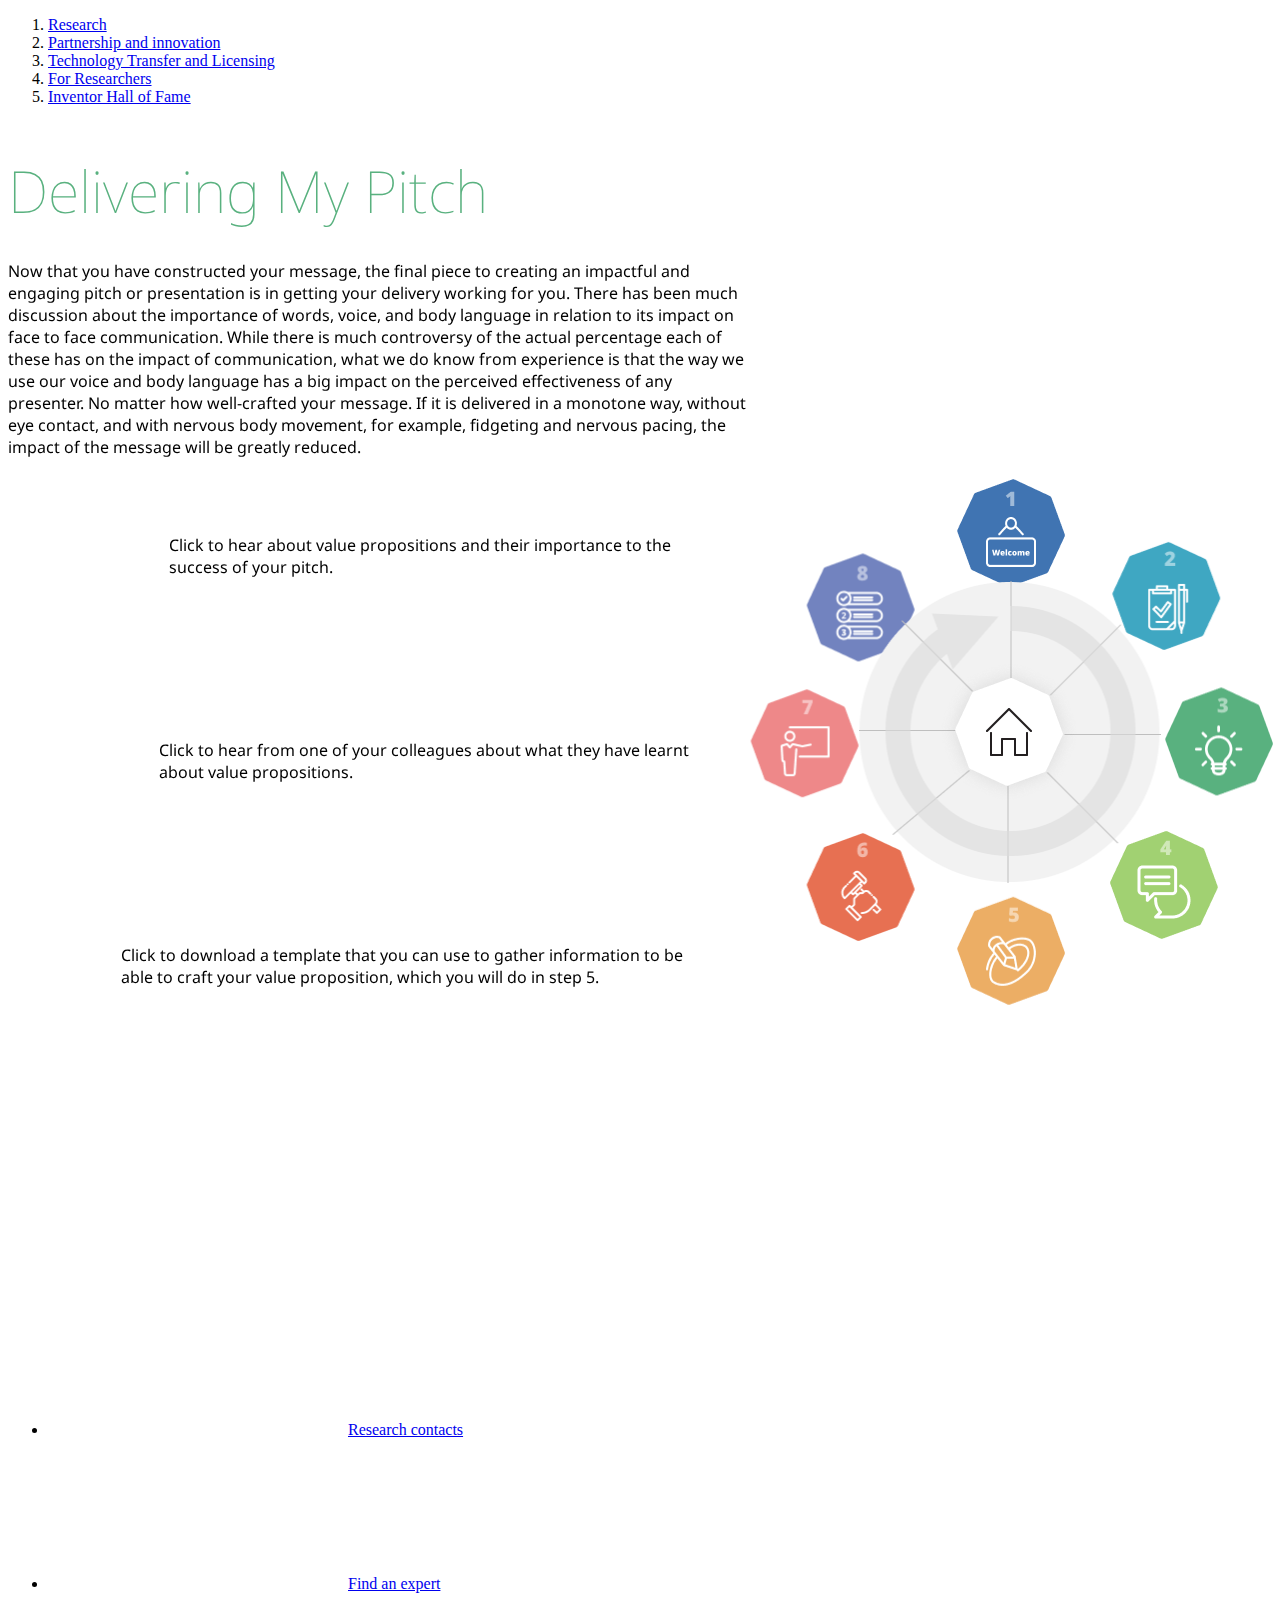
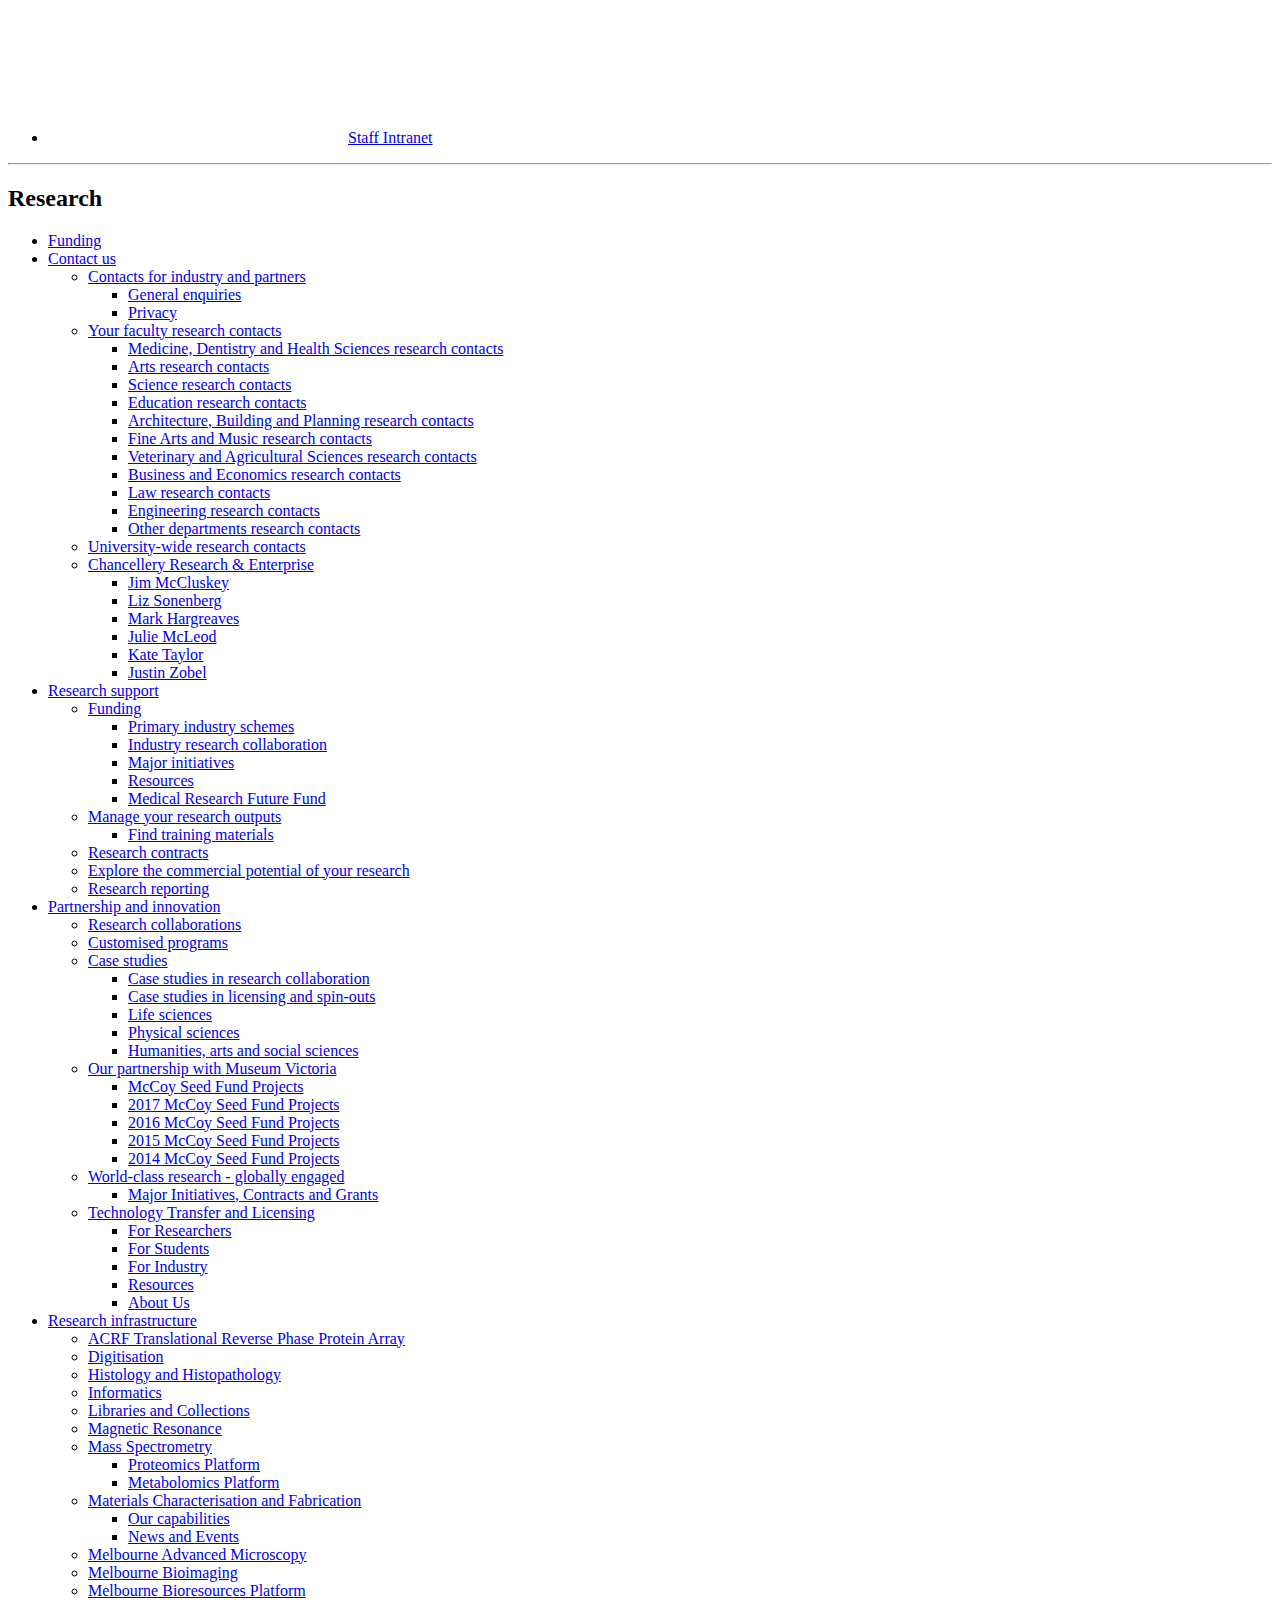
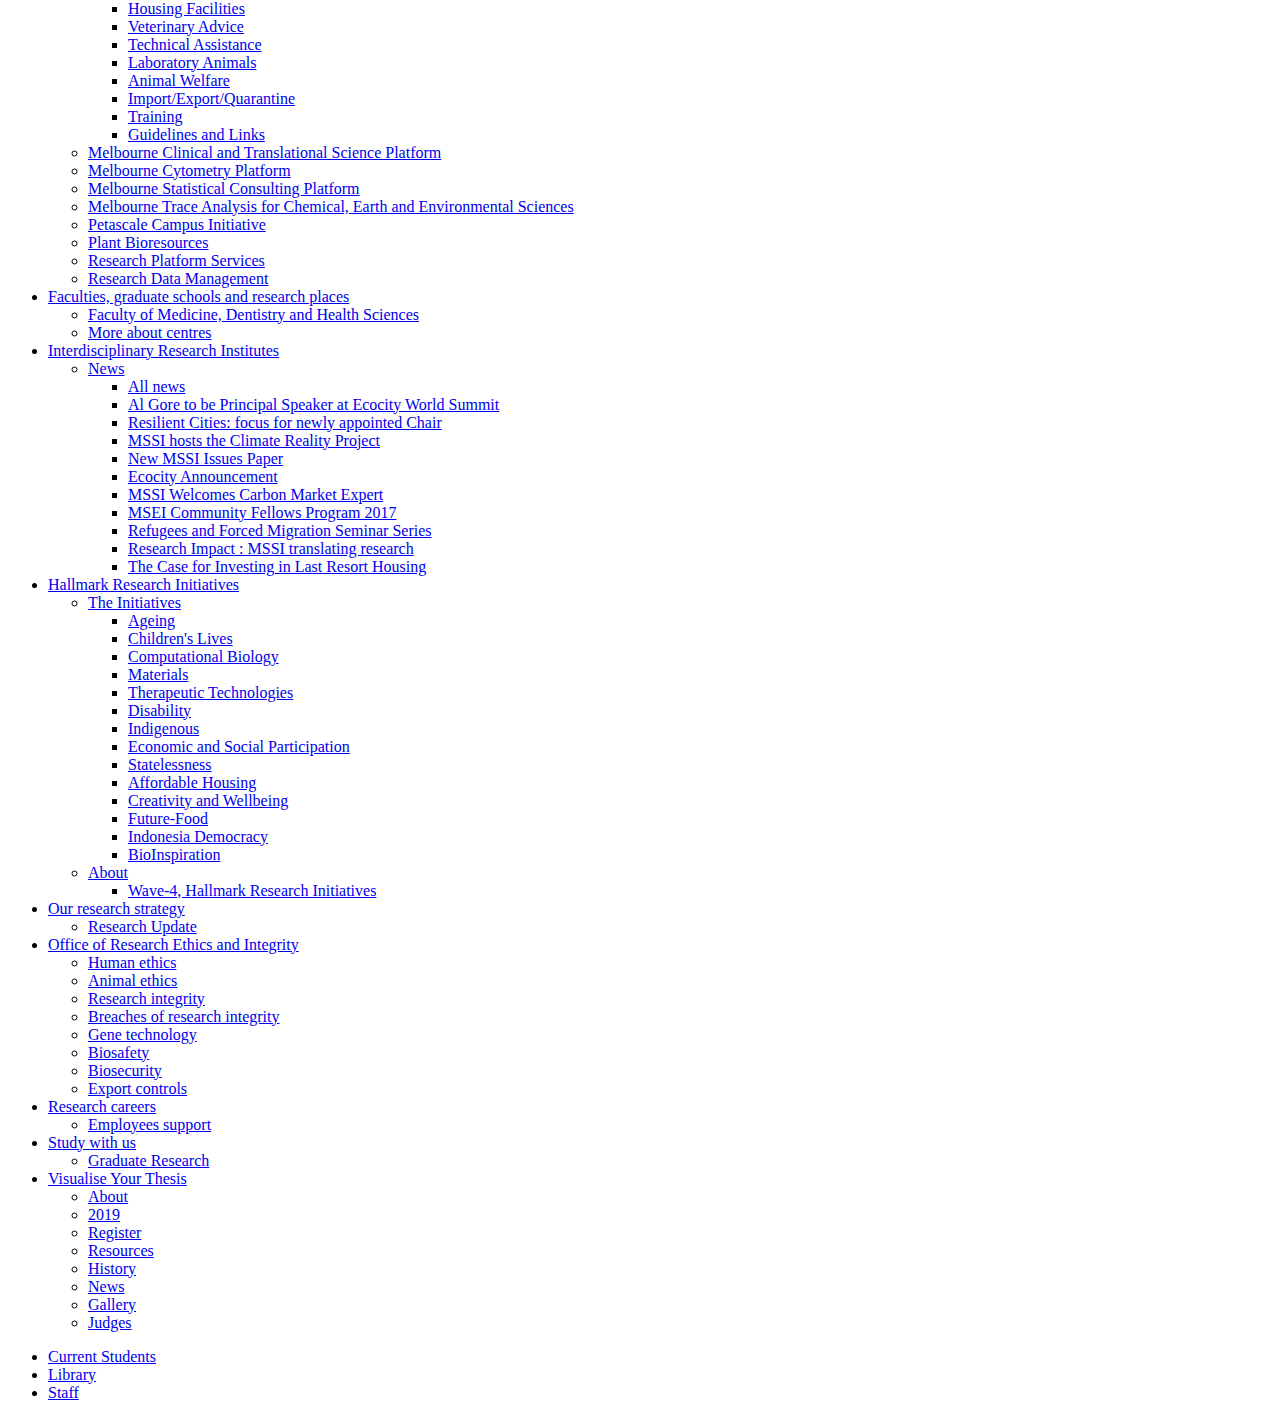
==== delivering-my-pitch/index.html @ 03d3c3f6 "first commit" ====
<!DOCTYPE html>
<html lang="en" class="no-js">
<head>





<meta charset="utf-8" />
<meta content="width=device-width, initial-scale=1.0" name="viewport" />
<meta content="IE=edge" http-equiv="X-UA-Compatible" />
<link rel="icon" href="https://cms.unimelb.edu.au/__data/assets/image/0006/1456044/favicon.gif" type="image/gif" sizes="16x16">
<title>Inventor Hall of Fame</title>
<!--
This website is managed centrally by the External Relations Digital Team. digital-team@unimelb.edu.au
Last updated by: Ian Crick on 07 Oct 2019 4:00pm
Last published by: Ian Crick on 07 Oct 2019 4:00pm
Asset ID: 3054779
Asset Type: Standard Page
Asset Status: Live
Page Template: Inside page with blue header
Paint Layout: Page layout 1385754
Web maintainer: Ric-SystemsSupport@unimelb.edu.au
-->


<meta name="title" content="Inventor Hall of Fame" />
<meta name="description" content="Inventor Hall of Fame" />

<meta name="robots" content="index, follow" />
<meta name="robots" content="noodp" />
<link rel="canonical" href="https://research.unimelb.edu.au/partner/technology-licensing/for-researchers/inventors-hall-of-fame" />
<meta name="geo.placename" content="Victoria, Australia, Oceania, World">
<meta name="geo.region" content="AU">
<meta name="google-site-verification" content="14L1qmSifouVkhuHJ_bjLKfy8ySshqb5pHTkKOiSI6Q" />
<meta name="msvalidate.01" content="0F1033BC88958D439A8B529D66FCD079" />


<meta name="DC.Creator" content="Ian Crick"/>
<meta name="DC.Date" content="07 Oct 2019 4:00pm"/>
<meta name="MCE.Template" content="Inside page with blue header"/>
<meta name="MCE.Paintlayout" content="Page layout 1385754"/>


<meta property="og:type" content="website" />
<!--<meta property="fb:app_id" content="933889623386823"/>-->
<meta property="og:url" content="https://research.unimelb.edu.au/partner/technology-licensing/for-researchers/inventors-hall-of-fame" />
<meta property="og:title" content="Inventor Hall of Fame" />
<meta property="og:description" content="Inventor Hall of Fame" />
<meta property="og:site_name" content="Research" />
<meta property="og:locale" content="en_US" />
<meta name="twitter:card" content="summary" />
<meta name="twitter:site" content="@unimelb" />
<meta name="twitter:title" content="Inventor Hall of Fame" />
<meta name="twitter:description" content="Inventor Hall of Fame" />
<!-- og:image and twitter:image needs to be set on details screen to appear here -->

<meta name="twitter:image" content="https://research.unimelb.edu.au/__data/assets/image/0008/3188888/varieties/thumb.jpg" />
<meta property="og:image" content="https://research.unimelb.edu.au/__data/assets/image/0008/3188888/varieties/thumb.jpg" />
<meta property="og:image:width" content="300" /><meta property="og:image:height" content="198" />
<meta name="thumbnail" content="https://research.unimelb.edu.au/__data/assets/image/0008/3188888/varieties/thumb.jpg" />


 
<link rel="stylesheet" href="//d2h9b02ioca40d.cloudfront.net/v8.0.1/uom.css">
<script src="//d2h9b02ioca40d.cloudfront.net/v8.0.1/uom.js"></script>
<script src="https://ajax.googleapis.com/ajax/libs/jquery/3.4.1/jquery.min.js"></script>
<script src="https://maxcdn.bootstrapcdn.com/bootstrap/3.4.1/js/bootstrap.min.js"></script>
<link rel="stylesheet" href="https://cms.unimelb.edu.au/__data/assets/css_file_folder/0008/3224951/uom-mce-gen3.css?v=0.0.38">
<meta name="design" content="currentDesign" />
    
<!-- custom head extras start -->

<!-- custom head extras end -->
<!--
  Running Squiz Matrix
  Developed by Squiz - http://www.squiz.net
  Squiz, Squiz Matrix, MySource, MySource Matrix and Squiz.net are registered Trademarks of Squiz Pty Ltd
  Page generated: 12 December 2019 06:59:38
-->
<!-- custom css discovery journey-->
<link href="https://fonts.googleapis.com/css?family=Noto+Sans&display=swap" rel="stylesheet">

<!-- jQuery Modal -->
<link rel="stylesheet" href="../css/modal.css">
<link rel="stylesheet" href="css/value.css">
</head>
<body class="">
    
<div class="uomcontent">
    <div class="page-inner">
        
                 <ol class="page-local-history" itemscope="" itemtype="https://schema.org/BreadcrumbList">
          <li class="root" itemprop="itemListElement" itemscope="" itemtype="https://schema.org/ListItem">
            <a href="https://research.unimelb.edu.au" title="Home" itemprop="item"><span itemprop="name">Research</span></a>
            <meta content="1" itemprop="position" />
          </li>
         
         
         
         
         
         
         
         
                     <li itemprop="itemListElement" itemscope="" itemtype="https://schema.org/ListItem">
               <a href="https://research.unimelb.edu.au/partner" itemprop="item" title="Partnership and innovation"><span itemprop="name">Partnership and innovation</span></a>
               <meta content="2" itemprop="position" />
            </li>
                     <li itemprop="itemListElement" itemscope="" itemtype="https://schema.org/ListItem">
               <a href="https://research.unimelb.edu.au/partner/technology-licensing" itemprop="item" title="Technology Transfer and Licensing"><span itemprop="name">Technology Transfer and Licensing</span></a>
               <meta content="2" itemprop="position" />
            </li>
                     <li itemprop="itemListElement" itemscope="" itemtype="https://schema.org/ListItem">
               <a href="https://research.unimelb.edu.au/partner/technology-licensing/for-researchers" itemprop="item" title="For Researchers"><span itemprop="name">For Researchers</span></a>
               <meta content="2" itemprop="position" />
            </li>
                     <li itemprop="itemListElement" itemscope="" itemtype="https://schema.org/ListItem">
               <a href="https://research.unimelb.edu.au/partner/technology-licensing/for-researchers/inventors-hall-of-fame" itemprop="item" title="Inventor Hall of Fame"><span itemprop="name">Inventor Hall of Fame</span></a>
               <meta content="2" itemprop="position" />
            </li>
                 </ol>
                
        
                
        
<div class='main' id='main-content' role='main'>
    <!-- Value Proposition Content start-->
    
    <div class="value-container">
        <div class="value-content">
            <div class="value-text">
                <h1 class="title-text">Delivering My Pitch</h1>
                <p>Now that you have constructed your message, the final piece to creating an impactful and engaging pitch or presentation is in getting your delivery working for you. There has been much discussion about the importance of words, voice, and body language in relation to its impact on face to face communication. While there is much controversy of the actual percentage each of these has on the impact of communication, what we do know from experience is that the way we use our voice and body language has a big impact on the perceived effectiveness of any presenter. No matter how well-crafted your message. If it is delivered in a monotone way, without eye contact, and with nervous body movement, for example, fidgeting and nervous pacing, the impact of the message will be greatly reduced.</p>
                <div class="intro-nav">
                    <div>
                        <a data-toggle="modal" data-target="#myModal" class="video-icon"></a>
                        <p>Click to hear about value propositions and their importance to the success of your pitch.</p>
                    </div>
                    <div>
                        <a data-toggle="modal" data-target="#myModal" class="video-icon2"></a>
                        <p>Click to hear from one of your colleagues about what they have learnt about value propositions.</p>
                    </div>
                    <div>
                        <a data-toggle="modal" data-target="#myModal" class="info-icon"></a>
                        <p>Click to download a template that you can use to gather information to be able to craft your value proposition, which you will do in step 5. </p>
                    </div>
                </div>
            </div>
            


            <!--mobile navigation-->
            <div class="mobile-navigation">
                <ul>
                    <li class="sp-menu1">Welcome and Introduction</li>
                    <li class="sp-menu2">Self Evaluation</li>
                    <li class="sp-menu3">My Value Proposition</li>
                    <li class="sp-menu4">My Communication Style</li>
                    <li class="sp-menu5">Planning My Pitch</li>
                    <li class="sp-menu6">Structuring My Pitch</li>
                    <li class="sp-menu7">Delivering My Pitch</li>
                    <li class="sp-menu8">My Next Steps</li>
                </ul>
            </div>

            <!--main navigation-->
            <div class="navigation">
                <div class="navigation-circle">
                    <div class="home-btn">
                        <a href="/">
                            <img src="../images/Home.png" class="home-icon"/>
                        </a>
                    </div>
                    <div class="main-menu">
                        <div class="menu-items" id="item-menu1">
                            <span class="menu-name1" style="display: none;">Welcome and Introduction</span>
                            <a href="/welcome-introduction/index.html"><img src="../images/menu1.png" alt=""></a>
                        </div>
                        <div class="menu-items" id="item-menu2">
                            <span class="menu-name2" style="display: none;">Self Evaluation</span>
                            <a href="/self-evaluation/index.html"><img src="../images/menu2.png" alt=""></a>
                        </div>
                        <div class="menu-items" id="item-menu3">
                            <span class="menu-name3" style="display: none;">My Value Proposition</span>
                            <a href="/my-value-proposition/index.html"><img src="../images/menu3.png" alt=""></a>
                        </div>
                        <div class="menu-items" id="item-menu4">
                            <span class="menu-name4" style="display:none">My Communication Style</span>
                            <a href="/my-communication-style/index.html"><img src="../images/menu4.png" alt=""></a>
                        </div>
                        <div class="menu-items" id="item-menu5">
                            <span class="menu-name5" style="display: none;">Planning My Pitch</span>
                            <a href="/planning-my-pitch/index.html"><img src="../images/menu5.png" alt=""></a>
                        </div>
                        <div class="menu-items" id="item-menu6">
                            <span class="menu-name6" style="display: none;">Structuring My Pitch</span>
                            <a href="/structuring-my-pitch/index.html"><img src="../images/menu6.png" alt=""></a>
                        </div>
                        <div class="menu-items" id="item-menu7">
                            <span class="menu-name7" style="display: none;">Delivering My Pitch</span>
                            <a href="/delivery-my-pitch/index.html"><img src="../images/menu7.png" alt=""></a>
                        </div>
                        <div class="menu-items" id="item-menu8">
                            <span class="menu-name8" style="display: none;">My Next Steps</span>
                            <a href="/my-next-steps/index.html"><img src="../images/menu8.png" alt=""></a>
                        </div>
                    </div>
                </div>
            </div>
            
        </div>
    </div>
        
    <!-- Value Proposition Content end-->
    <!-- custom site footer start  -->
    <footer class="cta">
    <ul class="quicklinks">
        
        <li><a href="https://research.unimelb.edu.au/contact-us" target="_blank"><svg class="icon" role="img"><use xlink:href="#icon-mail"/></svg>Research contacts</a></li>
        <li><a href="http://findanexpert.unimelb.edu.au/" target="_blank"><svg class="icon" role="img"><use xlink:href="#icon-search"/></svg>Find an expert</a></li>
            
    <li><a href="https://staff.unimelb.edu.au/research" target="_blank"><svg class="icon" role="img"><use xlink:href="#icon-lock"/></svg>Staff Intranet</a></li>
    </ul>
    <hr/>
    </footer>
    <!-- custom site footer end  -->            
</div>
        
        
        
         
    <!-- has menu -->
    <div id="sitemap" role="navigation" data-absolute-root="https://research.unimelb.edu.au" class="new-site-menu">
    <!-- site nav with meta menu --><!--googleoff: all-->
    <h2>Research</h2><ul><!-- L1 default -->
<li><a href="https://research.unimelb.edu.au/funding">Funding</a></li><!-- L1 default -->
<li><a href="https://research.unimelb.edu.au/contact-us">Contact us</a><ul><!-- L2 default -->
<li><a href="https://research.unimelb.edu.au/contact-us/contacts-for-industry-and-partners">Contacts for industry and partners</a><ul><!-- L3 default -->
<li><a href="https://research.unimelb.edu.au/contact-us/contacts-for-industry-and-partners/general-enquiries">General enquiries</a></li><!-- L3 default -->
<li><a href="https://research.unimelb.edu.au/contact-us/contacts-for-industry-and-partners/privacy-collection-notice">Privacy</a></li></ul></li><!-- L2 default -->
<li><a href="https://research.unimelb.edu.au/contact-us/faculty-research-contacts">Your faculty research contacts</a><ul><!-- L3 default -->
<li><a href="https://research.unimelb.edu.au/contact-us/faculty-research-contacts/medicine-dentistry-health-sciences">Medicine, Dentistry and Health Sciences research contacts</a></li><!-- L3 default -->
<li><a href="https://research.unimelb.edu.au/contact-us/faculty-research-contacts/arts">Arts research contacts</a></li><!-- L3 default -->
<li><a href="https://research.unimelb.edu.au/contact-us/faculty-research-contacts/science">Science research contacts</a></li><!-- L3 default -->
<li><a href="https://research.unimelb.edu.au/contact-us/faculty-research-contacts/education">Education research contacts</a></li><!-- L3 default -->
<li><a href="https://research.unimelb.edu.au/contact-us/faculty-research-contacts/architecture-building-planning">Architecture, Building and Planning research contacts</a></li><!-- L3 default -->
<li><a href="https://research.unimelb.edu.au/contact-us/faculty-research-contacts/finearts-music">Fine Arts and Music research contacts</a></li><!-- L3 default -->
<li><a href="https://research.unimelb.edu.au/contact-us/faculty-research-contacts/veterinary-agricultural-sciences">Veterinary and Agricultural Sciences research contacts</a></li><!-- L3 default -->
<li><a href="https://research.unimelb.edu.au/contact-us/faculty-research-contacts/business-economics">Business and Economics research contacts</a></li><!-- L3 default -->
<li><a href="https://research.unimelb.edu.au/contact-us/faculty-research-contacts/law">Law research contacts</a></li><!-- L3 default -->
<li><a href="https://research.unimelb.edu.au/contact-us/faculty-research-contacts/engineering">Engineering research contacts</a></li><!-- L3 default -->
<li><a href="https://research.unimelb.edu.au/contact-us/faculty-research-contacts/other-departments">Other departments research contacts</a></li></ul></li><!-- L2 default -->
<li><a href="https://research.unimelb.edu.au/contact-us/university-wide-contacts">University-wide research contacts</a></li><!-- L2 default -->
<li><a href="https://research.unimelb.edu.au/contact-us/chancellery-research">Chancellery Research &amp; Enterprise</a><ul><!-- L3 default -->
<li><a href="https://research.unimelb.edu.au/contact-us/chancellery-research/jim-mccluskey">Jim McCluskey</a></li><!-- L3 default -->
<li><a href="https://research.unimelb.edu.au/contact-us/chancellery-research/liz-sonenberg">Liz Sonenberg</a></li><!-- L3 default -->
<li><a href="https://research.unimelb.edu.au/contact-us/chancellery-research/mark-hargreaves">Mark Hargreaves</a></li><!-- L3 default -->
<li><a href="https://research.unimelb.edu.au/contact-us/chancellery-research/julie-mcleod">Julie McLeod</a></li><!-- L3 default -->
<li><a href="https://research.unimelb.edu.au/contact-us/chancellery-research/kate-taylor">Kate Taylor</a></li><!-- L3 default -->
<li><a href="https://research.unimelb.edu.au/contact-us/chancellery-research/justin-zobel">Justin Zobel</a></li></ul></li></ul></li><!-- L1 default -->
<li><a href="https://research.unimelb.edu.au/support">Research support</a><ul><!-- L2 default -->
<li><a href="https://research.unimelb.edu.au/support/funding">Funding</a><ul><!-- L3 default -->
<li><a href="https://research.unimelb.edu.au/support/funding/primary-industries">Primary industry schemes</a></li><!-- L3 default -->
<li><a href="https://research.unimelb.edu.au/support/funding/industry-research-collaboration">Industry research collaboration</a></li><!-- L3 default -->
<li><a href="https://research.unimelb.edu.au/support/funding/mi">Major initiatives</a></li><!-- L3 default -->
<li><a href="https://research.unimelb.edu.au/support/funding/resources">Resources</a></li><!-- L3 default -->
<li><a href="https://research.unimelb.edu.au/support/funding/mrff">Medical Research Future Fund</a></li></ul></li><!-- L2 default -->
<li><a href="https://research.unimelb.edu.au/support/minerva-elements">Manage your research outputs</a><ul><!-- L3 link -->

<li><a href="https://staff.unimelb.edu.au/research/research-outputs#Support">Find training materials</a>
</li></ul></li><!-- L2 default -->
<li><a href="https://research.unimelb.edu.au/support/research-contracts">Research contracts</a></li><!-- L2 default -->
<li><a href="https://research.unimelb.edu.au/support/create-impact">Explore the commercial potential of your research</a></li><!-- L2 link -->

<li><a href="https://staff.unimelb.edu.au/research/research-systems/reporting">Research reporting</a>
</li></ul></li><!-- L1 default -->
<li><a href="https://research.unimelb.edu.au/partner">Partnership and innovation</a><ul><!-- L2 default -->
<li><a href="https://research.unimelb.edu.au/partner/research-collaborations">Research collaborations</a></li><!-- L2 default -->
<li><a href="https://research.unimelb.edu.au/partner/programs">Customised programs</a></li><!-- L2 default -->
<li><a href="https://research.unimelb.edu.au/partner/case-studies">Case studies</a><ul><!-- L3 default -->
<li><a href="https://research.unimelb.edu.au/partner/case-studies/research-collaborations">Case studies in research collaboration</a></li><!-- L3 default -->
<li><a href="https://research.unimelb.edu.au/partner/case-studies/licensing-and-spin-outs">Case studies in licensing and spin-outs</a></li><!-- L3 default -->
<li><a href="https://research.unimelb.edu.au/partner/case-studies/life-sciences">Life sciences</a></li><!-- L3 default -->
<li><a href="https://research.unimelb.edu.au/partner/case-studies/physical-sciences">Physical sciences</a></li><!-- L3 default -->
<li><a href="https://research.unimelb.edu.au/partner/case-studies/humanities-arts-social-sciences">Humanities, arts and social sciences</a></li></ul></li><!-- L2 default -->
<li><a href="https://research.unimelb.edu.au/partner/mccoy-project">Our partnership with Museum Victoria</a><ul><!-- L3 default -->
<li><a href="https://research.unimelb.edu.au/partner/mccoy-project/mccoy-seed-fund-projects">McCoy Seed Fund Projects</a></li><!-- L3 default -->
<li><a href="https://research.unimelb.edu.au/partner/mccoy-project/2017-mccoy-seed-fund-projects">2017 McCoy Seed Fund Projects</a></li><!-- L3 default -->
<li><a href="https://research.unimelb.edu.au/partner/mccoy-project/2016-mccoy-seed-fund-projects">2016 McCoy Seed Fund Projects</a></li><!-- L3 default -->
<li><a href="https://research.unimelb.edu.au/partner/mccoy-project/2015-mccoy-seed-fund-projects">2015 McCoy Seed Fund Projects</a></li><!-- L3 default -->
<li><a href="https://research.unimelb.edu.au/partner/mccoy-project/2014-mccoy-seed-fund-projects">2014 McCoy Seed Fund Projects</a></li></ul></li><!-- L2 default -->
<li><a href="https://research.unimelb.edu.au/partner/world-class-research-globally-engaged">World-class research - globally engaged</a><ul><!-- L3 default -->
<li><a href="https://research.unimelb.edu.au/partner/world-class-research-globally-engaged/major-initiatives-contracts-grants">Major Initiatives, Contracts and Grants</a></li></ul></li><!-- L2 default -->
<li><a href="https://research.unimelb.edu.au/partner/technology-licensing">Technology Transfer and Licensing</a><ul><!-- L3 default -->
<li><a href="https://research.unimelb.edu.au/partner/technology-licensing/for-researchers">For Researchers</a></li><!-- L3 default -->
<li><a href="https://research.unimelb.edu.au/partner/technology-licensing/for-students">For Students</a></li><!-- L3 default -->
<li><a href="https://research.unimelb.edu.au/partner/technology-licensing/for-industry">For Industry</a></li><!-- L3 default -->
<li><a href="https://research.unimelb.edu.au/partner/technology-licensing/resources">Resources</a></li><!-- L3 default -->
<li><a href="https://research.unimelb.edu.au/partner/technology-licensing/about-us">About Us</a></li></ul></li></ul></li><!-- L1 default -->
<li><a href="https://research.unimelb.edu.au/infrastructure">Research infrastructure</a><ul><!-- L2 default -->
<li><a href="https://research.unimelb.edu.au/infrastructure/acrf-translational-reverse-phase-protein-array-platform">ACRF Translational Reverse Phase Protein Array </a></li><!-- L2 default -->
<li><a href="https://research.unimelb.edu.au/infrastructure/digitisation">Digitisation</a></li><!-- L2 default -->
<li><a href="https://research.unimelb.edu.au/infrastructure/histology-and-histopathology">Histology and Histopathology</a></li><!-- L2 default -->
<li><a href="https://research.unimelb.edu.au/infrastructure/informatics">Informatics</a></li><!-- L2 default -->
<li><a href="https://research.unimelb.edu.au/infrastructure/libraries-and-collections">Libraries and Collections</a></li><!-- L2 default -->
<li><a href="https://research.unimelb.edu.au/infrastructure/magnetic-resonance">Magnetic Resonance</a></li><!-- L2 default -->
<li><a href="https://research.unimelb.edu.au/infrastructure/spectrometry">Mass Spectrometry</a><ul><!-- L3 link -->

<li><a href="http://www.bio21.unimelb.edu.au/mass-spectrometry-and-proteomics">Proteomics Platform</a>
</li><!-- L3 link -->

<li><a href="http://www.metabolomics.net.au/">Metabolomics Platform</a>
</li></ul></li><!-- L2 default -->
<li><a href="https://research.unimelb.edu.au/infrastructure/nanomaterials">Materials Characterisation and Fabrication</a><ul><!-- L3 default -->
<li><a href="https://research.unimelb.edu.au/infrastructure/nanomaterials/capabilities">Our capabilities</a></li><!-- L3 default -->
<li><a href="https://research.unimelb.edu.au/infrastructure/nanomaterials/news-and-events">News and Events</a></li></ul></li><!-- L2 default -->
<li><a href="https://research.unimelb.edu.au/infrastructure/melbourne-advanced-microscopy">Melbourne Advanced Microscopy</a></li><!-- L2 default -->
<li><a href="https://research.unimelb.edu.au/infrastructure/bioimaging">Melbourne Bioimaging</a></li><!-- L2 default -->
<li><a href="https://research.unimelb.edu.au/infrastructure/melbourne-bioresources-platform">Melbourne Bioresources Platform</a><ul><!-- L3 default -->
<li><a href="https://research.unimelb.edu.au/infrastructure/melbourne-bioresources-platform/housing-facilities">Housing Facilities</a></li><!-- L3 default -->
<li><a href="https://research.unimelb.edu.au/infrastructure/melbourne-bioresources-platform/veterinary-advice">Veterinary Advice</a></li><!-- L3 default -->
<li><a href="https://research.unimelb.edu.au/infrastructure/melbourne-bioresources-platform/technical-assistance">Technical Assistance</a></li><!-- L3 default -->
<li><a href="https://research.unimelb.edu.au/infrastructure/melbourne-bioresources-platform/laboratory-animal-supply">Laboratory Animals</a></li><!-- L3 default -->
<li><a href="https://research.unimelb.edu.au/infrastructure/melbourne-bioresources-platform/animal-welfare">Animal Welfare</a></li><!-- L3 default -->
<li><a href="https://research.unimelb.edu.au/infrastructure/melbourne-bioresources-platform/importexportquarantine">Import/Export/Quarantine</a></li><!-- L3 default -->
<li><a href="https://research.unimelb.edu.au/infrastructure/melbourne-bioresources-platform/training">Training</a></li><!-- L3 default -->
<li><a href="https://research.unimelb.edu.au/infrastructure/melbourne-bioresources-platform/guidelines-and-links">Guidelines and Links</a></li></ul></li><!-- L2 default -->
<li><a href="https://research.unimelb.edu.au/infrastructure/mcats">Melbourne Clinical and Translational Science Platform</a></li><!-- L2 default -->
<li><a href="https://research.unimelb.edu.au/infrastructure/cytometry">Melbourne Cytometry Platform</a></li><!-- L2 default -->
<li><a href="https://research.unimelb.edu.au/infrastructure/melbourne-statistical-consulting-platform">Melbourne Statistical Consulting Platform</a></li><!-- L2 default -->
<li><a href="https://research.unimelb.edu.au/infrastructure/melbourne-trace-analysis-for-chemical,-earth-and-environmental-sciences-tracees">Melbourne Trace Analysis for Chemical, Earth and Environmental Sciences </a></li><!-- L2 default -->
<li><a href="https://research.unimelb.edu.au/infrastructure/petascale-campus-initiative">Petascale Campus Initiative</a></li><!-- L2 default -->
<li><a href="https://research.unimelb.edu.au/infrastructure/plant-bioresources">Plant Bioresources</a></li><!-- L2 default -->
<li><a href="https://research.unimelb.edu.au/infrastructure/research-platform-services">Research Platform Services</a></li><!-- L2 default -->
<li><a href="https://research.unimelb.edu.au/infrastructure/doing-data-better">Research Data Management</a></li></ul></li><!-- L1 default -->
<li><a href="https://research.unimelb.edu.au/research-places">Faculties, graduate schools and research places</a><ul><!-- L2 default -->
<li><a href="https://research.unimelb.edu.au/research-places/medicine-dentistry-health-sciences">Faculty of Medicine, Dentistry and Health Sciences</a></li><!-- L2 default -->
<li><a href="https://research.unimelb.edu.au/research-places/research-places-info">More about centres</a></li></ul></li><!-- L1 default -->
<li><a href="https://research.unimelb.edu.au/melbourne-research-institutes">Interdisciplinary Research Institutes</a><ul><!-- L2 default -->
<li><a href="https://research.unimelb.edu.au/melbourne-research-institutes/news">News</a><ul><!-- L3 default -->
<li><a href="https://research.unimelb.edu.au/melbourne-research-institutes/news/all-news">All news</a></li><!-- L3 redirect -->

<li><a href="http://sustainable.unimelb.edu.au/al-gore-be-principal-speaker-ecocity-summit">Al Gore to be Principal Speaker at Ecocity World Summit</a>
</li><!-- L3 redirect -->

<li><a href="http://sustainable.unimelb.edu.au/resilient-cities-focus-newly-appointed-chair">Resilient Cities: focus for newly appointed Chair</a>
</li><!-- L3 redirect -->

<li><a href="http://sustainable.unimelb.edu.au/mssi-hosts-climate-reality-project">MSSI hosts the Climate Reality Project</a>
</li><!-- L3 redirect -->

<li><a href="http://sustainable.unimelb.edu.au/transport-issues-paper">New MSSI Issues Paper</a>
</li><!-- L3 redirect -->

<li><a href="http://www.ecocity2017.com/">Ecocity Announcement</a>
</li><!-- L3 redirect -->

<li><a href="http://sustainable.unimelb.edu.au/carbon-market-expert-joins-mssi">MSSI Welcomes Carbon Market Expert</a>
</li><!-- L3 redirect -->

<li><a href="http://socialequity.unimelb.edu.au/news/community-fellows-program-2017">MSEI Community Fellows Program 2017</a>
</li><!-- L3 redirect -->

<li><a href="http://socialequity.unimelb.edu.au/news/events/refugee-and-forced-migration-seminar-series">Refugees and Forced Migration Seminar Series</a>
</li><!-- L3 redirect -->

<li><a href="http://sustainable.unimelb.edu.au/impact">Research Impact : MSSI translating research</a>
</li><!-- L3 redirect -->

<li><a href="http://sustainable.unimelb.edu.au/case-investing-last-resort-housing">The Case for Investing in Last Resort Housing</a>
</li></ul></li></ul></li><!-- L1 default -->
<li><a href="https://research.unimelb.edu.au/hallmark-initiatives">Hallmark Research Initiatives</a><ul><!-- L2 default -->
<li><a href="https://research.unimelb.edu.au/hallmark-initiatives/home">The Initiatives</a><ul><!-- L3 default -->
<li><a href="https://research.unimelb.edu.au/hallmark-initiatives/home/ageing">Ageing</a></li><!-- L3 default -->
<li><a href="https://research.unimelb.edu.au/hallmark-initiatives/home/childrens-lives-research-initiative">Children's Lives</a></li><!-- L3 default -->
<li><a href="https://research.unimelb.edu.au/hallmark-initiatives/home/computational-biology">Computational Biology</a></li><!-- L3 default -->
<li><a href="https://research.unimelb.edu.au/hallmark-initiatives/home/materials">Materials</a></li><!-- L3 default -->
<li><a href="https://research.unimelb.edu.au/hallmark-initiatives/home/therapeutic-technologies">Therapeutic Technologies</a></li><!-- L3 default -->
<li><a href="https://research.unimelb.edu.au/hallmark-initiatives/home/disability">Disability</a></li><!-- L3 default -->
<li><a href="https://research.unimelb.edu.au/hallmark-initiatives/home/indigenous-research-initiative">Indigenous</a></li><!-- L3 default -->
<li><a href="https://research.unimelb.edu.au/hallmark-initiatives/home/economic-and-social-participation-research-initiative">Economic and Social Participation</a></li><!-- L3 default -->
<li><a href="https://research.unimelb.edu.au/hallmark-initiatives/home/statelessness-research-initiative">Statelessness</a></li><!-- L3 default -->
<li><a href="https://research.unimelb.edu.au/hallmark-initiatives/home/affordable-housing">Affordable Housing</a></li><!-- L3 default -->
<li><a href="https://research.unimelb.edu.au/hallmark-initiatives/home/creativity-wellbeing">Creativity and Wellbeing</a></li><!-- L3 default -->
<li><a href="https://research.unimelb.edu.au/hallmark-initiatives/home/future-food">Future-Food</a></li><!-- L3 default -->
<li><a href="https://research.unimelb.edu.au/hallmark-initiatives/home/indonesia-democracy">Indonesia Democracy</a></li><!-- L3 redirect -->

<li><a href="https://bioinspiration.science.unimelb.edu.au/">BioInspiration</a>
</li></ul></li><!-- L2 default -->
<li><a href="https://research.unimelb.edu.au/hallmark-initiatives/about">About</a><ul><!-- L3 default -->
<li><a href="https://research.unimelb.edu.au/hallmark-initiatives/about/hri-wave-4">Wave-4, Hallmark Research Initiatives</a></li></ul></li></ul></li><!-- L1 default -->
<li><a href="https://research.unimelb.edu.au/research-at-melbourne">Our research strategy</a><ul><!-- L2 default -->
<li><a href="https://research.unimelb.edu.au/research-at-melbourne/research-update">Research Update</a></li></ul></li><!-- L1 default -->
<li><a href="https://research.unimelb.edu.au/ethics-integrity">Office of Research Ethics and Integrity</a><ul><!-- L2 link -->

<li><a href="https://staff.unimelb.edu.au/research/ethics-integrity/human-ethics">Human ethics</a>
</li><!-- L2 link -->

<li><a href="https://staff.unimelb.edu.au/research/ethics-integrity/animal-ethics">Animal ethics</a>
</li><!-- L2 link -->

<li><a href="https://staff.unimelb.edu.au/research/ethics-integrity/research-integrity">Research integrity</a>
</li><!-- L2 link -->

<li><a href="https://staff.unimelb.edu.au/research/ethics-integrity/research-integrity/concerns-about-research-conduct">Breaches of research integrity</a>
</li><!-- L2 link -->

<li><a href="https://staff.unimelb.edu.au/research/ethics-integrity/genetech">Gene technology</a>
</li><!-- L2 link -->

<li><a href="https://staff.unimelb.edu.au/research/ethics-integrity/biosafety">Biosafety</a>
</li><!-- L2 link -->

<li><a href="https://staff.unimelb.edu.au/research/ethics-integrity/biosecurity">Biosecurity</a>
</li><!-- L2 link -->

<li><a href="https://staff.unimelb.edu.au/research/ethics-integrity/export-controls">Export controls</a>
</li></ul></li><!-- L1 default -->
<li><a href="https://research.unimelb.edu.au/work">Research careers</a><ul><!-- L2 redirect -->

<li><a href="https://about.unimelb.edu.au/careers">Employees support</a>
</ul></li><!-- L1 default -->
<li><a href="https://research.unimelb.edu.au/study">Study with us</a><ul><!-- L2 redirect -->

<li><a href="https://study.unimelb.edu.au/study-with-us/our-degrees/graduate-research">Graduate Research</a>
</ul></li><!-- L1 default -->
<li><a href="https://research.unimelb.edu.au/visualiseyourthesis">Visualise Your Thesis</a><ul><!-- L2 default -->
<li><a href="https://research.unimelb.edu.au/visualiseyourthesis/about">About</a></li><!-- L2 default -->
<li><a href="https://research.unimelb.edu.au/visualiseyourthesis/2019">2019</a></li><!-- L2 default -->
<li><a href="https://research.unimelb.edu.au/visualiseyourthesis/register">Register</a></li><!-- L2 default -->
<li><a href="https://research.unimelb.edu.au/visualiseyourthesis/resources">Resources</a></li><!-- L2 default -->
<li><a href="https://research.unimelb.edu.au/visualiseyourthesis/history">History</a></li><!-- L2 default -->
<li><a href="https://research.unimelb.edu.au/visualiseyourthesis/news">News</a></li><!-- L2 default -->
<li><a href="https://research.unimelb.edu.au/visualiseyourthesis/gallery">Gallery</a></li><!-- L2 default -->
<li><a href="https://research.unimelb.edu.au/visualiseyourthesis/2019-international-judges">Judges</a></li></ul></li></ul><ul class="meta">
    
    <li><a href="http://students.unimelb.edu.au">Current Students</a></li>
    <li><a href="http://library.unimelb.edu.au">Library</a></li>
    <li><a href="http://staff.unimelb.edu.au">Staff</a></li>
</ul>
<!--googleon: all-->
</div>
         
        										                
</div>
</div>
<!-- Modal -->
<div class="modal fade" id="myModal" role="dialog">
    <div class="modal-dialog modal-dialog-centered">
    
        <!-- Modal content-->
        <div class="modal-content">
            <div class="container">
                <ul class="nav nav-tabs value-intro-tabs">
                  <li class="video-tab"><a data-toggle="tab" href="#menu1"><svg width="38" height="30" viewBox="0 0 38 30" fill="none" xmlns="http://www.w3.org/2000/svg">
                    <path d="M30 9.375L37.5 1.875V28.125L30 20.625V26.25C30 27.2446 29.6049 28.1984 28.9016 28.9016C28.1984 29.6049 27.2446 30 26.25 30H3.75C2.75544 30 1.80161 29.6049 1.09835 28.9016C0.395088 28.1984 0 27.2446 0 26.25V3.75C0 1.6875 1.6875 0 3.75 0H26.25C27.2446 0 28.1984 0.395088 28.9016 1.09835C29.6049 1.80161 30 2.75544 30 3.75V9.375ZM15 22.5C16.9891 22.5 18.8968 21.7098 20.3033 20.3033C21.7098 18.8968 22.5 16.9891 22.5 15C22.5 13.0109 21.7098 11.1032 20.3033 9.6967C18.8968 8.29018 16.9891 7.5 15 7.5C13.0109 7.5 11.1032 8.29018 9.6967 9.6967C8.29018 11.1032 7.5 13.0109 7.5 15C7.5 16.9891 8.29018 18.8968 9.6967 20.3033C11.1032 21.7098 13.0109 22.5 15 22.5V22.5ZM15 18.75C14.0054 18.75 13.0516 18.3549 12.3483 17.6516C11.6451 16.9484 11.25 15.9946 11.25 15C11.25 14.0054 11.6451 13.0516 12.3483 12.3484C13.0516 11.6451 14.0054 11.25 15 11.25C15.9946 11.25 16.9484 11.6451 17.6516 12.3484C18.3549 13.0516 18.75 14.0054 18.75 15C18.75 15.9946 18.3549 16.9484 17.6516 17.6516C16.9484 18.3549 15.9946 18.75 15 18.75Z" fill="#777777"/>
                    </svg><span>Value Proposition</span></a></li>
                    <li class="video-tab2"><a data-toggle="tab" href="#menu2"><svg width="38" height="30" viewBox="0 0 38 30" fill="none" xmlns="http://www.w3.org/2000/svg">
                        <path d="M30 9.375L37.5 1.875V28.125L30 20.625V26.25C30 27.2446 29.6049 28.1984 28.9016 28.9016C28.1984 29.6049 27.2446 30 26.25 30H3.75C2.75544 30 1.80161 29.6049 1.09835 28.9016C0.395088 28.1984 0 27.2446 0 26.25V3.75C0 1.6875 1.6875 0 3.75 0H26.25C27.2446 0 28.1984 0.395088 28.9016 1.09835C29.6049 1.80161 30 2.75544 30 3.75V9.375ZM15 22.5C16.9891 22.5 18.8968 21.7098 20.3033 20.3033C21.7098 18.8968 22.5 16.9891 22.5 15C22.5 13.0109 21.7098 11.1032 20.3033 9.6967C18.8968 8.29018 16.9891 7.5 15 7.5C13.0109 7.5 11.1032 8.29018 9.6967 9.6967C8.29018 11.1032 7.5 13.0109 7.5 15C7.5 16.9891 8.29018 18.8968 9.6967 20.3033C11.1032 21.7098 13.0109 22.5 15 22.5V22.5ZM15 18.75C14.0054 18.75 13.0516 18.3549 12.3483 17.6516C11.6451 16.9484 11.25 15.9946 11.25 15C11.25 14.0054 11.6451 13.0516 12.3483 12.3484C13.0516 11.6451 14.0054 11.25 15 11.25C15.9946 11.25 16.9484 11.6451 17.6516 12.3484C18.3549 13.0516 18.75 14.0054 18.75 15C18.75 15.9946 18.3549 16.9484 17.6516 17.6516C16.9484 18.3549 15.9946 18.75 15 18.75Z" fill="#777777"/>
                        </svg><span>Testimony</span></a></li>
                  <li class="info-tab"><a data-toggle="tab" href="#menu3"><svg width="15" height="30" viewBox="0 0 15 30" fill="none" xmlns="http://www.w3.org/2000/svg">
                    <path d="M1.875 15C2.91094 15 3.75 15.8391 3.75 16.875V24.375C3.75 25.4109 2.91094 26.25 1.875 26.25H0V30H15V26.25H13.1325C12.0994 26.25 11.2575 25.4109 11.2575 24.375L11.25 11.25H0V15H1.875Z" fill="#777777"/>
                    <path d="M7.5 7.5C9.57107 7.5 11.25 5.82107 11.25 3.75C11.25 1.67893 9.57107 0 7.5 0C5.42893 0 3.75 1.67893 3.75 3.75C3.75 5.82107 5.42893 7.5 7.5 7.5Z" fill="#777777"/>
                    </svg><span>Template for Gathering Information</span></a></li>
                </ul>
                <button type="button" class="close" data-dismiss="modal"><img src="images/modal-close.svg" /></button>
                <div class="tab-content">
                  <div id="menu1" class="tab-pane fade in">
                      <div class="video-container">
                        <video controls embed-responsive-item id="vid1">
                            <source src="video/Understanding The Value Proposition-7.m4v" type="video/mp4">
                        </video>
                      </div>
                  </div>
                  <div id="menu2" class="tab-pane fade in">
                    <div class="video-container">
                      <video controls embed-responsive-item id="vid2">
                          <source src="video/Colleague Q&A Value Of Value Proposition-2.m4v" type="video/mp4">
                      </video>
                    </div>
                </div>
                  <div id="menu3" class="tab-pane fade in">
                    <div>
                        <object data="docs/Value_Proposition_Questionnaire_version 1.pdf" type="application/pdf" width="100%" height="700px">
                            <p>Alternative text - include a link <a href="docs/Value_Proposition_Questionnaire_version 1.pdf">to the PDF!</a></p>
                        </object>
                    </div>
                </div>
              </div>
        </div>
    
    </div>
</div>
<script type="text/javascript" src="../js/journey.js"></script>
<script type="text/javascript" src="js/modal.js"></script>
<!-- global after body -->
<script>
window.utag_data = window.utag_data || {};
window.utag_data.platform = "matrix-controlled-environment";
</script>
<script type="text/javascript" src="https://cms.unimelb.edu.au/__data/assets/js_file_folder/0006/3182370/designSwitchMin.js?v=0.1.35"></script><!-- custom after body start -->

<!-- custom after body end  -->

</body>
</html>
---- css/modal.css ----
.modal-open {
  overflow: hidden;
}

.modal {
  position: fixed;
  top: 0;
  right: 0;
  bottom: 0;
  left: 0;
  z-index: 1050;
  display: none;
  overflow: hidden;
  -webkit-overflow-scrolling: touch;
  outline: 0;
}

.modal.fade .modal-dialog {
  -webkit-transform: translate(0, -25%);
  transform: translate(0, -25%);
  -webkit-transition: -webkit-transform 0.3s ease-out;
  transition: -webkit-transform 0.3s ease-out;
  transition: transform 0.3s ease-out;
  transition: transform 0.3s ease-out, -webkit-transform 0.3s ease-out;
}

.modal.in .modal-dialog {
  -webkit-transform: translate(0, 0);
  transform: translate(0, 0);
}

.modal-open .modal {
  overflow-x: hidden;
  overflow-y: auto;
}

.modal-dialog {
  position: relative;
  width: auto;
  margin: 10px;
}

.modal-content {
  position: relative;
  background-color: #fff;
  background-clip: padding-box;
  border: 1px solid #999;
  border: 1px solid rgba(0, 0, 0, 0.2);
  -webkit-box-shadow: 0 3px 9px rgba(0, 0, 0, 0.5);
  box-shadow: 0 3px 9px rgba(0, 0, 0, 0.5);
  outline: 0;
}

.modal-backdrop {
  position: fixed;
  top: 0;
  right: 0;
  bottom: 0;
  left: 0;
  z-index: 1040;
  background-color: #000;
}

.modal-backdrop.fade {
  filter: alpha(opacity=0);
  opacity: 0;
}

.modal-backdrop.in {
  filter: alpha(opacity=50);
  opacity: 0.5;
}

.modal-header {
  padding: 15px;
  border-bottom: 1px solid #e5e5e5;
}

.modal-header .close {
  margin-top: -2px;
}

.modal-title {
  margin: 0;
  line-height: 1.42857143;
}

.modal-body {
  position: relative;
  padding: 15px;
}

.modal-footer {
  padding: 15px;
  text-align: right;
  border-top: 1px solid #e5e5e5;
}

.modal-footer .btn + .btn {
  margin-bottom: 0;
  margin-left: 5px;
}

.modal-footer .btn-group .btn + .btn {
  margin-left: -1px;
}

.modal-footer .btn-block + .btn-block {
  margin-left: 0;
}

.modal-scrollbar-measure {
  position: absolute;
  top: -9999px;
  width: 50px;
  height: 50px;
  overflow: scroll;
}

.close {
  position: absolute;
  top: 0;
  right: 0;
  border: 0;
}

.nav-tabs-mobile {
  display: none;
}

@media (min-width: 768px) {
  .modal-dialog {
    width: 100%;
    max-width: 1612px;
    margin: 30px auto;
  }
  .modal-content {
    -webkit-box-shadow: 0 5px 15px rgba(0, 0, 0, 0.5);
    box-shadow: 0 5px 15px rgba(0, 0, 0, 0.5);
  }
  .modal-sm {
    width: 300px;
  }
}

@media (min-width: 992px) {
  .modal-lg {
    width: 900px;
  }
}

.modal-header:before,
.modal-header:after,
.modal-footer:before,
.modal-footer:after {
  display: table;
  content: " ";
}

.modal-header:after,
.modal-footer:after {
  clear: both;
}

.nav-tabs-justified {
  border-bottom: 0;
}

.nav-tabs-justified > li > a {
  margin-right: 0;
  border-radius: 4px;
}

.nav-tabs-justified > .active > a,
.nav-tabs-justified > .active > a:hover,
.nav-tabs-justified > .active > a:focus {
  border: 1px solid #ddd;
}

@media (min-width: 768px) {
  .nav-tabs-justified > li > a {
    border-bottom: 1px solid #ddd;
  }
  .nav-tabs-justified > .active > a,
  .nav-tabs-justified > .active > a:hover,
  .nav-tabs-justified > .active > a:focus {
    border-bottom-color: #fff;
  }
}

.tab-content > .tab-pane {
  display: none;
}

.tab-content > .active {
  display: block;
}

.nav-tabs .dropdown-menu {
  margin-top: -1px;
  border-top-left-radius: 0;
  border-top-right-radius: 0;
}

@media only screen and (max-width: 768px) {
  .nav-tabs-mobile {
    display: -webkit-inline-box;
    display: -ms-inline-flexbox;
    display: inline-flex;
  }
  ul.nav.nav-tabs {
    display: none;
  }
}
/*# sourceMappingURL=modal.css.map */
---- delivering-my-pitch/css/value.css ----
@import url("/css/style.css");
.value-container {
  width: 100%;
  display: block;
  height: auto;
  position: relative;
  background: url("../images/emerald_bg.png") no-repeat;
  background-position: right;
  background-size: contain;
}

.value-content {
  display: -webkit-box;
  display: -ms-flexbox;
  display: flex;
  width: 100%;
  max-width: 1492px;
  margin: auto;
  -webkit-box-align: center;
  -ms-flex-align: center;
  align-items: center;
  -webkit-box-pack: end;
  -ms-flex-pack: end;
  justify-content: space-evenly;
  padding-bottom: 180px;
}

@media only screen and (max-width: 768px) {
  .value-content {
    display: block;
  }
}

.value-text, .title-text {
  font-family: 'Noto Sans', sans-serif !important;
  z-index: 3;
}

h1.title-text {
  font-weight: 100;
  color: #59B17F;
  font-size: 3.625rem;
  line-height: 60px;
}

p.value-text {
  font-size: 1em;
}

.intro-nav {
  display: block;
  max-width: 700px;
  width: 100%;
}

.intro-nav div {
  display: -webkit-inline-box;
  display: -ms-inline-flexbox;
  display: inline-flex;
}

.intro-nav div p {
  margin-top: 60px;
}

.intro-nav div .video-icon {
  background: url("../images/Video_big.svg") no-repeat;
  height: 200px;
  width: 200px;
  background-position: center;
  display: inline-block;
  cursor: pointer;
}

.intro-nav div .video-icon:hover {
  background: url("../images/Video_bigHover.svg") no-repeat;
  background-position: center;
  height: 200px;
  width: 200px;
}

.intro-nav div .video-icon2 {
  background: url("../images/Video_big.svg") no-repeat;
  height: 200px;
  width: 200px;
  background-position: center;
  display: inline-block;
  cursor: pointer;
}

.intro-nav div .video-icon2:hover {
  background: url("../images/Video_bigHover.svg") no-repeat;
  background-position: center;
  height: 200px;
  width: 200px;
}

.intro-nav div .info-icon {
  background: url("../images/Emerald_TemplateIcon.svg") no-repeat;
  height: 200px;
  width: 200px;
  background-position: center;
  display: inline-block;
  cursor: pointer;
}

.intro-nav div .info-icon:hover {
  background: url("../images/Emerald_TemplateIcon_hover.svg") no-repeat;
  background-position: center;
  height: 200px;
  width: 200px;
}

@media only screen and (max-width: 768px) {
  .intro-nav {
    display: block;
  }
}

.video-container {
  width: 100%;
  max-width: 1280px;
  margin: auto;
}

.video-container video {
  width: 100%;
}

ul.nav.nav-tabs.value-intro-tabs {
  padding: 0;
  margin: 0;
}

.value-intro-tabs li {
  list-style: none;
  display: inline-block;
  width: 498px;
  height: 68px;
  position: relative;
}

.value-intro-tabs li:hover {
  background: #4074B2;
}

.value-intro-tabs li:hover svg path {
  fill: #fff;
}

.value-intro-tabs li:hover a {
  color: #fff;
}

.value-intro-tabs li.active {
  background: #4074B2;
}

.value-intro-tabs li.active svg path {
  fill: #fff;
}

.value-intro-tabs li.active a {
  color: #fff;
}

.value-intro-tabs li a {
  text-decoration: none;
  font-family: Noto Sans;
  font-style: normal;
  font-weight: bold;
  font-size: 20px;
  line-height: 30px;
  color: #777777;
  width: 498px;
  height: 60px;
  position: absolute;
  left: 20%;
  right: 88.05%;
  top: 16.43%;
  bottom: 80.89%;
}

.value-intro-tabs li svg {
  position: absolute;
  left: -60px;
}

#menu2 {
  margin-left: 50px;
  margin-right: 50px;
  font-family: Noto Sans;
  font-style: normal;
  font-weight: 300;
  font-size: 1rem;
  line-height: 30px;
}

@media only screen and (max-width: 768px) {
  .value-intro-tabs li a span, .value-intro-tabs li.active a span {
    display: none;
  }
}
/*# sourceMappingURL=value.css.map */
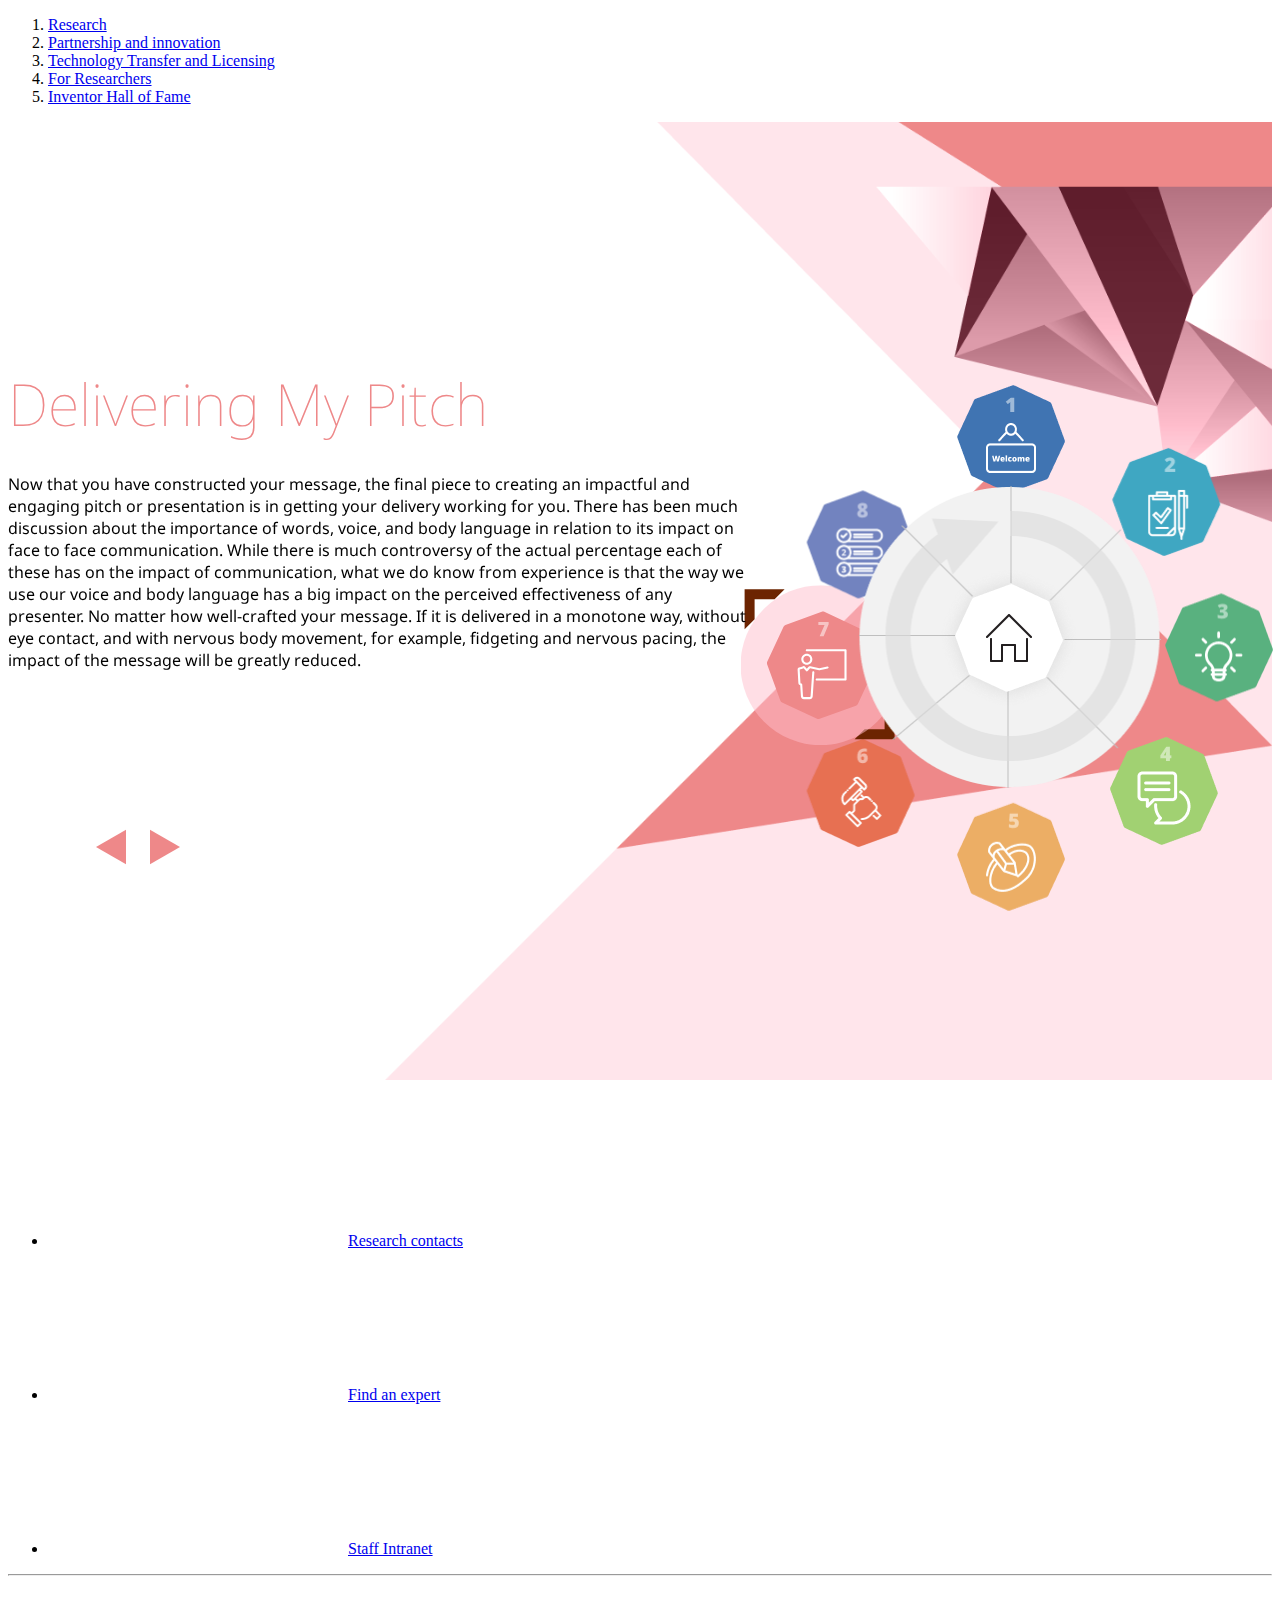
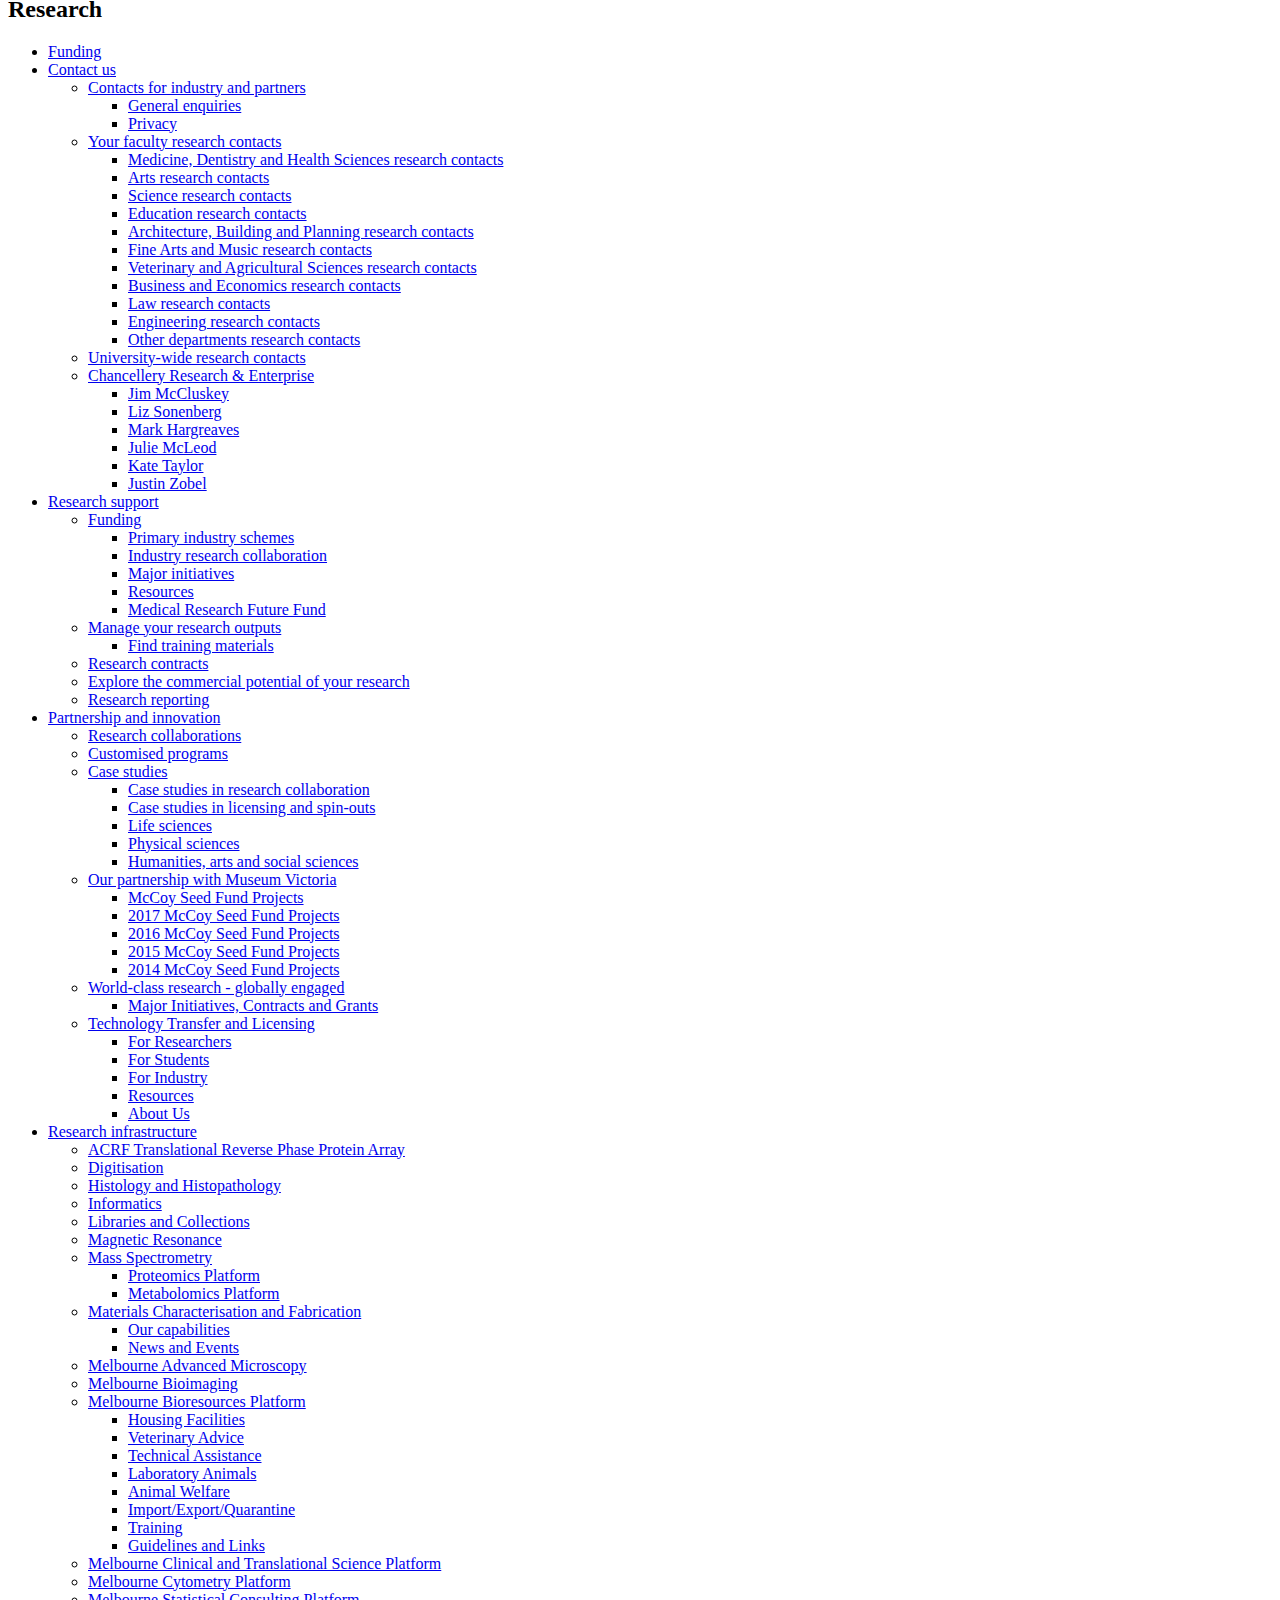
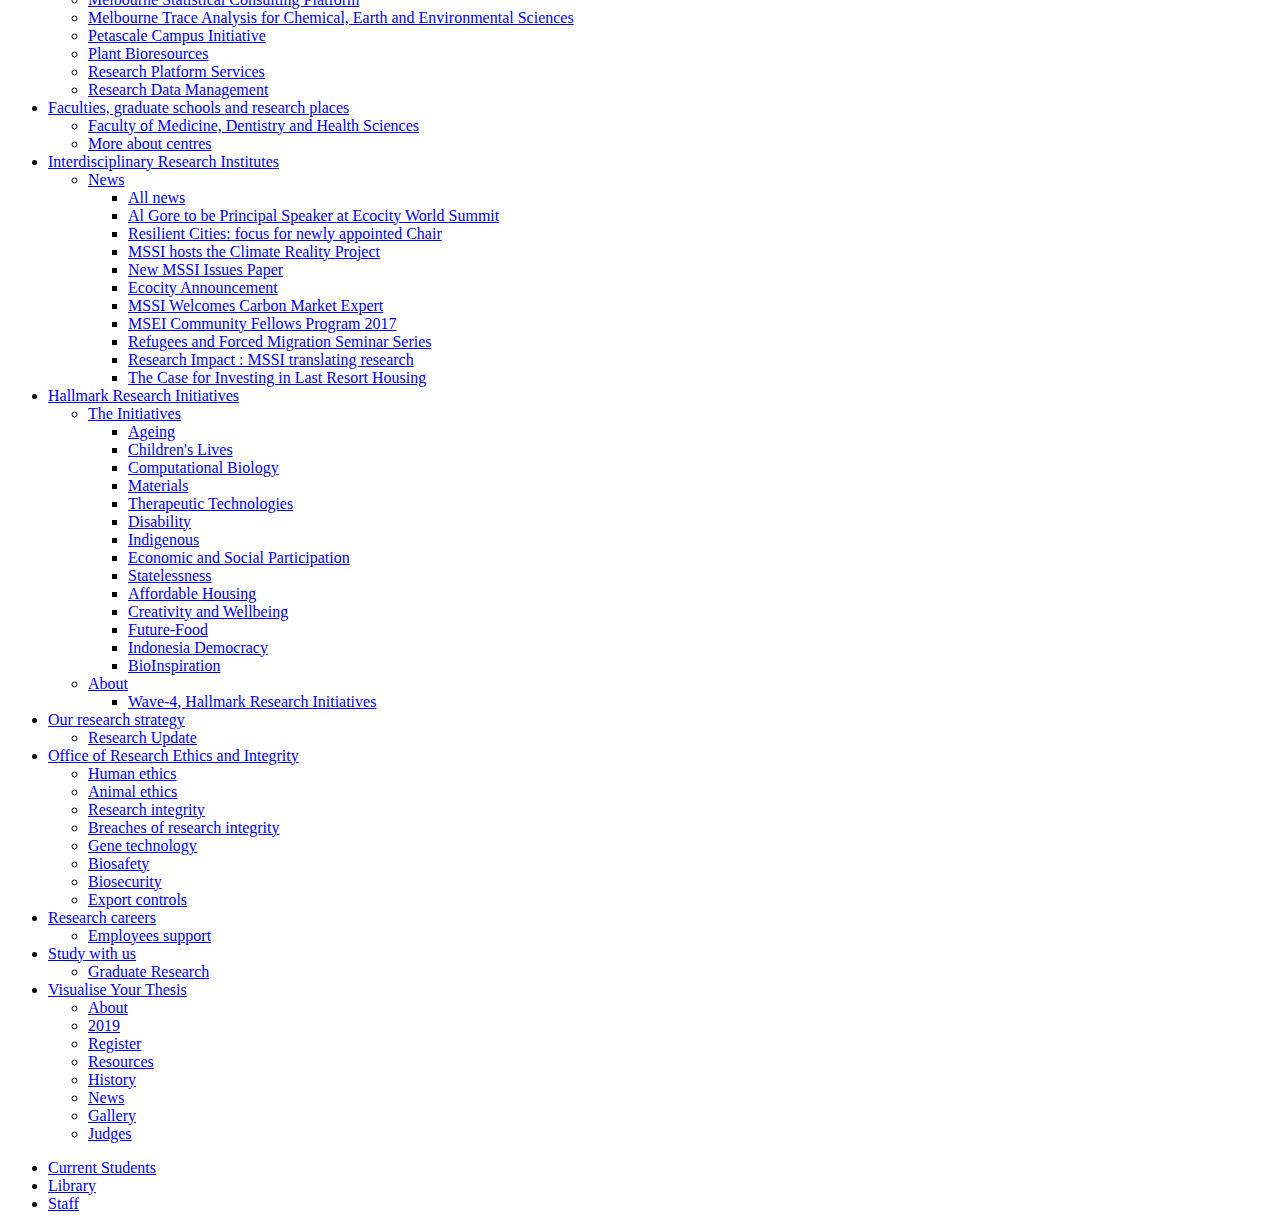
==== commit eae38afc: "update link and add new pages" ====
--- a/delivering-my-pitch/index.html
+++ b/delivering-my-pitch/index.html
@@ -84,7 +84,7 @@
 
 <!-- jQuery Modal -->
 <link rel="stylesheet" href="../css/modal.css">
-<link rel="stylesheet" href="css/value.css">
+<link rel="stylesheet" href="css/deliver.css">
 </head>
 <body class="">
     
@@ -128,12 +128,12 @@
 <div class='main' id='main-content' role='main'>
     <!-- Value Proposition Content start-->
     
-    <div class="value-container">
-        <div class="value-content">
-            <div class="value-text">
+    <div class="deliver-container">
+        <div class="deliver-content">
+            <div class="deliver-text slideContent">
                 <h1 class="title-text">Delivering My Pitch</h1>
                 <p>Now that you have constructed your message, the final piece to creating an impactful and engaging pitch or presentation is in getting your delivery working for you. There has been much discussion about the importance of words, voice, and body language in relation to its impact on face to face communication. While there is much controversy of the actual percentage each of these has on the impact of communication, what we do know from experience is that the way we use our voice and body language has a big impact on the perceived effectiveness of any presenter. No matter how well-crafted your message. If it is delivered in a monotone way, without eye contact, and with nervous body movement, for example, fidgeting and nervous pacing, the impact of the message will be greatly reduced.</p>
-                <div class="intro-nav">
+                <!-- <div class="intro-nav">
                     <div>
                         <a data-toggle="modal" data-target="#myModal" class="video-icon"></a>
                         <p>Click to hear about value propositions and their importance to the success of your pitch.</p>
@@ -146,9 +146,35 @@
                         <a data-toggle="modal" data-target="#myModal" class="info-icon"></a>
                         <p>Click to download a template that you can use to gather information to be able to craft your value proposition, which you will do in step 5. </p>
                     </div>
+                </div> -->
+            </div>
+
+            <div class="deliver-text2 slideContent">
+                
+                    <p> When considering your delivery, it is important to reflect on step 4 – My Communication Style and to think about what you know about your audience. Consider the following when delivering your message:</p>
+                    <ul>
+                        <li>Big picture or detail </li>
+                        <li>Pace of speaking</li>
+                        <li>Directness of message</li>
+                        <li>Level of energy and movement in the presentation</li>
+                    </ul>
+                    <p>It is important to identify what you need to adjust in your delivery to create the impact you need to get your audience to take action / reach an agreement with your proposal. </p>
+                    <p>Review the second video from step 2 again. This time identify all the steps we have learnt about in action. </p>
+                <div class="intro-nav">
+                    <div>
+                        <a data-toggle="modal" data-target="#myModal" class="info-icon"></a>
+                        <p>Click to hear about value propositions and their importance to the success of your pitch.</p>
+                    </div>
+                    <div>
+                        <a data-toggle="modal" data-target="#myModal" class="video-icon"></a>
+                        <p>Click to see an example of how you can vary your delivery and communication style during question time. See if you can identify the different communication styles.</p>
+                    </div>
                 </div>
             </div>
-            
+            <div class="slide-arrow">
+                <a class="prev arrow" onclick="plusSlides(-1)"><img src="images/btn_LeftArrow_normal.svg" /></a>
+                <a class="next arrows" onclick="plusSlides(1)"><img src="images/btn_RightArrow_normal.svg" /></a>
+            </div>
 
 
             <!--mobile navigation-->
@@ -176,35 +202,35 @@
                     <div class="main-menu">
                         <div class="menu-items" id="item-menu1">
                             <span class="menu-name1" style="display: none;">Welcome and Introduction</span>
-                            <a href="/welcome-introduction/index.html"><img src="../images/menu1.png" alt=""></a>
+                            <a href="/unimelb_discovery_journey/welcome-introduction/index.html"><img src="../images/menu1.png" alt=""></a>
                         </div>
                         <div class="menu-items" id="item-menu2">
                             <span class="menu-name2" style="display: none;">Self Evaluation</span>
-                            <a href="/self-evaluation/index.html"><img src="../images/menu2.png" alt=""></a>
+                            <a href="/unimelb_discovery_journey/self-evaluation/index.html"><img src="../images/menu2.png" alt=""></a>
                         </div>
                         <div class="menu-items" id="item-menu3">
                             <span class="menu-name3" style="display: none;">My Value Proposition</span>
-                            <a href="/my-value-proposition/index.html"><img src="../images/menu3.png" alt=""></a>
+                            <a href="/unimelb_discovery_journey/my-value-proposition/index.html"><img src="../images/menu3.png" alt=""></a>
                         </div>
                         <div class="menu-items" id="item-menu4">
                             <span class="menu-name4" style="display:none">My Communication Style</span>
-                            <a href="/my-communication-style/index.html"><img src="../images/menu4.png" alt=""></a>
+                            <a href="/unimelb_discovery_journey/my-communication-style/index.html"><img src="../images/menu4.png" alt=""></a>
                         </div>
                         <div class="menu-items" id="item-menu5">
                             <span class="menu-name5" style="display: none;">Planning My Pitch</span>
-                            <a href="/planning-my-pitch/index.html"><img src="../images/menu5.png" alt=""></a>
+                            <a href="/unimelb_discovery_journey/planning-my-pitch/index.html"><img src="../images/menu5.png" alt=""></a>
                         </div>
                         <div class="menu-items" id="item-menu6">
                             <span class="menu-name6" style="display: none;">Structuring My Pitch</span>
-                            <a href="/structuring-my-pitch/index.html"><img src="../images/menu6.png" alt=""></a>
+                            <a href="/unimelb_discovery_journey/structuring-my-pitch/index.html"><img src="../images/menu6.png" alt=""></a>
                         </div>
                         <div class="menu-items" id="item-menu7">
                             <span class="menu-name7" style="display: none;">Delivering My Pitch</span>
-                            <a href="/delivery-my-pitch/index.html"><img src="../images/menu7.png" alt=""></a>
+                            <a href="/unimelb_discovery_journey/delivery-my-pitch/index.html"><img src="../images/step7_Navigation_active.svg" alt=""></a>
                         </div>
                         <div class="menu-items" id="item-menu8">
                             <span class="menu-name8" style="display: none;">My Next Steps</span>
-                            <a href="/my-next-steps/index.html"><img src="../images/menu8.png" alt=""></a>
+                            <a href="/unimelb_discovery_journey/my-next-steps/index.html"><img src="../images/menu8.png" alt=""></a>
                         </div>
                     </div>
                 </div>
@@ -453,39 +479,34 @@
         <!-- Modal content-->
         <div class="modal-content">
             <div class="container">
-                <ul class="nav nav-tabs value-intro-tabs">
-                  <li class="video-tab"><a data-toggle="tab" href="#menu1"><svg width="38" height="30" viewBox="0 0 38 30" fill="none" xmlns="http://www.w3.org/2000/svg">
-                    <path d="M30 9.375L37.5 1.875V28.125L30 20.625V26.25C30 27.2446 29.6049 28.1984 28.9016 28.9016C28.1984 29.6049 27.2446 30 26.25 30H3.75C2.75544 30 1.80161 29.6049 1.09835 28.9016C0.395088 28.1984 0 27.2446 0 26.25V3.75C0 1.6875 1.6875 0 3.75 0H26.25C27.2446 0 28.1984 0.395088 28.9016 1.09835C29.6049 1.80161 30 2.75544 30 3.75V9.375ZM15 22.5C16.9891 22.5 18.8968 21.7098 20.3033 20.3033C21.7098 18.8968 22.5 16.9891 22.5 15C22.5 13.0109 21.7098 11.1032 20.3033 9.6967C18.8968 8.29018 16.9891 7.5 15 7.5C13.0109 7.5 11.1032 8.29018 9.6967 9.6967C8.29018 11.1032 7.5 13.0109 7.5 15C7.5 16.9891 8.29018 18.8968 9.6967 20.3033C11.1032 21.7098 13.0109 22.5 15 22.5V22.5ZM15 18.75C14.0054 18.75 13.0516 18.3549 12.3483 17.6516C11.6451 16.9484 11.25 15.9946 11.25 15C11.25 14.0054 11.6451 13.0516 12.3483 12.3484C13.0516 11.6451 14.0054 11.25 15 11.25C15.9946 11.25 16.9484 11.6451 17.6516 12.3484C18.3549 13.0516 18.75 14.0054 18.75 15C18.75 15.9946 18.3549 16.9484 17.6516 17.6516C16.9484 18.3549 15.9946 18.75 15 18.75Z" fill="#777777"/>
-                    </svg><span>Value Proposition</span></a></li>
-                    <li class="video-tab2"><a data-toggle="tab" href="#menu2"><svg width="38" height="30" viewBox="0 0 38 30" fill="none" xmlns="http://www.w3.org/2000/svg">
-                        <path d="M30 9.375L37.5 1.875V28.125L30 20.625V26.25C30 27.2446 29.6049 28.1984 28.9016 28.9016C28.1984 29.6049 27.2446 30 26.25 30H3.75C2.75544 30 1.80161 29.6049 1.09835 28.9016C0.395088 28.1984 0 27.2446 0 26.25V3.75C0 1.6875 1.6875 0 3.75 0H26.25C27.2446 0 28.1984 0.395088 28.9016 1.09835C29.6049 1.80161 30 2.75544 30 3.75V9.375ZM15 22.5C16.9891 22.5 18.8968 21.7098 20.3033 20.3033C21.7098 18.8968 22.5 16.9891 22.5 15C22.5 13.0109 21.7098 11.1032 20.3033 9.6967C18.8968 8.29018 16.9891 7.5 15 7.5C13.0109 7.5 11.1032 8.29018 9.6967 9.6967C8.29018 11.1032 7.5 13.0109 7.5 15C7.5 16.9891 8.29018 18.8968 9.6967 20.3033C11.1032 21.7098 13.0109 22.5 15 22.5V22.5ZM15 18.75C14.0054 18.75 13.0516 18.3549 12.3483 17.6516C11.6451 16.9484 11.25 15.9946 11.25 15C11.25 14.0054 11.6451 13.0516 12.3483 12.3484C13.0516 11.6451 14.0054 11.25 15 11.25C15.9946 11.25 16.9484 11.6451 17.6516 12.3484C18.3549 13.0516 18.75 14.0054 18.75 15C18.75 15.9946 18.3549 16.9484 17.6516 17.6516C16.9484 18.3549 15.9946 18.75 15 18.75Z" fill="#777777"/>
-                        </svg><span>Testimony</span></a></li>
-                  <li class="info-tab"><a data-toggle="tab" href="#menu3"><svg width="15" height="30" viewBox="0 0 15 30" fill="none" xmlns="http://www.w3.org/2000/svg">
+                <ul class="nav nav-tabs deliver-intro-tabs">
+                  <li class="info-tab"><a data-toggle="tab" href="#menu1"><svg width="15" height="30" viewBox="0 0 15 30" fill="none" xmlns="http://www.w3.org/2000/svg">
                     <path d="M1.875 15C2.91094 15 3.75 15.8391 3.75 16.875V24.375C3.75 25.4109 2.91094 26.25 1.875 26.25H0V30H15V26.25H13.1325C12.0994 26.25 11.2575 25.4109 11.2575 24.375L11.25 11.25H0V15H1.875Z" fill="#777777"/>
                     <path d="M7.5 7.5C9.57107 7.5 11.25 5.82107 11.25 3.75C11.25 1.67893 9.57107 0 7.5 0C5.42893 0 3.75 1.67893 3.75 3.75C3.75 5.82107 5.42893 7.5 7.5 7.5Z" fill="#777777"/>
-                    </svg><span>Template for Gathering Information</span></a></li>
+                    </svg><span>Key Delivery Skills</span></a></li>
+                    
+                  <li class="video-tab"><a data-toggle="tab" href="#menu2"><svg width="38" height="30" viewBox="0 0 38 30" fill="none" xmlns="http://www.w3.org/2000/svg">
+                    <path d="M30 9.375L37.5 1.875V28.125L30 20.625V26.25C30 27.2446 29.6049 28.1984 28.9016 28.9016C28.1984 29.6049 27.2446 30 26.25 30H3.75C2.75544 30 1.80161 29.6049 1.09835 28.9016C0.395088 28.1984 0 27.2446 0 26.25V3.75C0 1.6875 1.6875 0 3.75 0H26.25C27.2446 0 28.1984 0.395088 28.9016 1.09835C29.6049 1.80161 30 2.75544 30 3.75V9.375ZM15 22.5C16.9891 22.5 18.8968 21.7098 20.3033 20.3033C21.7098 18.8968 22.5 16.9891 22.5 15C22.5 13.0109 21.7098 11.1032 20.3033 9.6967C18.8968 8.29018 16.9891 7.5 15 7.5C13.0109 7.5 11.1032 8.29018 9.6967 9.6967C8.29018 11.1032 7.5 13.0109 7.5 15C7.5 16.9891 8.29018 18.8968 9.6967 20.3033C11.1032 21.7098 13.0109 22.5 15 22.5V22.5ZM15 18.75C14.0054 18.75 13.0516 18.3549 12.3483 17.6516C11.6451 16.9484 11.25 15.9946 11.25 15C11.25 14.0054 11.6451 13.0516 12.3483 12.3484C13.0516 11.6451 14.0054 11.25 15 11.25C15.9946 11.25 16.9484 11.6451 17.6516 12.3484C18.3549 13.0516 18.75 14.0054 18.75 15C18.75 15.9946 18.3549 16.9484 17.6516 17.6516C16.9484 18.3549 15.9946 18.75 15 18.75Z" fill="#777777"/>
+                    </svg><span>Varying Delivery and Communication Styles</span></a></li>
                 </ul>
                 <button type="button" class="close" data-dismiss="modal"><img src="images/modal-close.svg" /></button>
                 <div class="tab-content">
                   <div id="menu1" class="tab-pane fade in">
                       <div class="video-container">
-                        <video controls embed-responsive-item id="vid1">
-                            <source src="video/Understanding The Value Proposition-7.m4v" type="video/mp4">
-                        </video>
+                        <h2>Key delivery skills that you should consider using to increase audience engagement and impact.</h2>
+                        <p>Lorem ipsum dolor sit amet, consectetur adipiscing elit. Etiam porttitor arcu quis posuere molestie. Integer eu velit in massa tempor tincidunt. Morbi tempor metus eget augue mollis facilisis. Quisque congue eget mauris vitae ultrices. Nulla non tempus enim. Proin sodales purus nec libero finibus, quis ultrices nisi dignissim. Praesent sed rutrum metus. Quisque metus lectus, molestie sit amet congue quis, accumsan et est. Duis sem leo, mollis nec diam in, maximus pharetra est. Maecenas consequat magna sed vulputate tempus. Lorem ipsum dolor sit amet, </p>
+                        <br />
+                        <p>Praesent urna orci, accumsan non ullamcorper vel, vestibulum nec felis. Integer tempor risus ac sodales eleifend. Mauris scelerisque tellus eu metus dignissim ullamcorper. Morbi at neque venenatis, dapibus erat nec, vulputate nulla. Nulla elementum viverra placerat. Nulla laoreet tempus sapien, eu tincidunt ipsum malesuada quis. Nulla facilisi. Sed malesuada, odio dictum elementum lacinia, ipsum ipsum semper purus, eget aliquet elit velit vitae nulla. Donec mollis vehicula tortor, sit amet scelerisque lacus hendrerit quis. Nam id facilisis diam, a vehicula lacus. Donec mattis tellus non lectus blandit tristique. Vivamus turpis mi, vehicula ac sem eget, consectetur pellentesque arcu. Aliquam tincidunt et lacus at ultricies. Donec efficitur turpis eget magna hendrerit auctor. Suspendisse finibus eros ullamcorper, commodo leo quis, ultrices mi. </p>
+                        <br />
+                        <p> Sed quis nulla mauris. Suspendisse cursus pellentesque ligula ac vehicula. Curabitur sed dolor non quam feugiat scelerisque. Pellentesque a sapien tellus. Nulla facilisi. Mauris at ante malesuada tortor pretium dictum. Vestibulum sit amet aliquam sapien. Quisque magna magna, posuere eu volutpat vel, molestie id tellus. Fusce fermentum nisi et semper molestie. Vivamus vel eros tortor. Nulla posuere feugiat ante eget ullamcorper. Orci varius natoque penatibus et magnis dis parturient montes, nascetur ridiculus mus. Vivamus congue augue urna, ut sagittis massa commodo ut. Phasellus ac ante orci. Vestibulum ante nisi, scelerisque vitae gravida sit amet, interdum ac eros. Donec congue nisi a felis pulvinar eleifend.</p>
+
                       </div>
                   </div>
                   <div id="menu2" class="tab-pane fade in">
                     <div class="video-container">
-                      <video controls embed-responsive-item id="vid2">
-                          <source src="video/Colleague Q&A Value Of Value Proposition-2.m4v" type="video/mp4">
-                      </video>
-                    </div>
-                </div>
-                  <div id="menu3" class="tab-pane fade in">
-                    <div>
-                        <object data="docs/Value_Proposition_Questionnaire_version 1.pdf" type="application/pdf" width="100%" height="700px">
-                            <p>Alternative text - include a link <a href="docs/Value_Proposition_Questionnaire_version 1.pdf">to the PDF!</a></p>
-                        </object>
+                        <video controls embed-responsive-item id="vid1">
+                            <source src="video/Understanding The Value Proposition-7.m4v" type="video/mp4">
+                        </video>
                     </div>
                 </div>
               </div>
@@ -495,6 +516,7 @@
 </div>
 <script type="text/javascript" src="../js/journey.js"></script>
 <script type="text/javascript" src="js/modal.js"></script>
+<script type="text/javascript" src="js/slide.js"></script>
 <!-- global after body -->
 <script>
 window.utag_data = window.utag_data || {};
--- a/delivering-my-pitch/css/deliver.css
+++ b/delivering-my-pitch/css/deliver.css
@@ -0,0 +1,214 @@
+@import url("/css/style.css");
+.deliver-container {
+  width: 100%;
+  display: block;
+  height: auto;
+  position: relative;
+  background: url("../images/pink_GrouppedBG.png") no-repeat;
+  background-position: right;
+  background-size: contain;
+}
+
+.deliver-content {
+  position: relative;
+  display: -webkit-box;
+  display: -ms-flexbox;
+  display: flex;
+  width: 100%;
+  max-width: 1492px;
+  margin: auto;
+  -webkit-box-align: center;
+  -ms-flex-align: center;
+  align-items: center;
+  -webkit-box-pack: end;
+  -ms-flex-pack: end;
+  justify-content: space-evenly;
+  padding-bottom: 180px;
+}
+
+@media only screen and (max-width: 768px) {
+  .deliver-content {
+    display: block;
+  }
+}
+
+.deliver-text, .title-text {
+  font-family: 'Noto Sans', sans-serif !important;
+  z-index: 3;
+}
+
+.slideContent {
+  display: none;
+}
+
+.deliver-text2 ul li {
+  list-style-image: url(../images/bullet_pink.svg);
+}
+
+h1.title-text {
+  font-weight: 100;
+  color: #EE8889;
+  font-size: 3.625rem;
+  line-height: 60px;
+}
+
+p.deliver-text {
+  font-size: 1em;
+}
+
+.intro-nav {
+  display: -webkit-inline-box;
+  display: -ms-inline-flexbox;
+  display: inline-flex;
+  max-width: 700px;
+  width: 100%;
+}
+
+.intro-nav div {
+  display: -webkit-inline-box;
+  display: -ms-inline-flexbox;
+  display: inline-flex;
+}
+
+.intro-nav div p {
+  margin-top: 60px;
+}
+
+.intro-nav div .video-icon {
+  background: url("../images/pink_Video_normal.svg") no-repeat;
+  height: 200px;
+  width: 200px;
+  background-position: center;
+  display: inline-block;
+  cursor: pointer;
+}
+
+.intro-nav div .video-icon:hover {
+  background: url("../images/pink_Video_hover.svg") no-repeat;
+  background-position: center;
+  height: 200px;
+  width: 200px;
+}
+
+.intro-nav div .info-icon {
+  background: url("../images/pink_Info_normal.svg") no-repeat;
+  height: 200px;
+  width: 200px;
+  background-position: center;
+  display: inline-block;
+  cursor: pointer;
+}
+
+.intro-nav div .info-icon:hover {
+  background: url("../images/pink_Info_hover.svg") no-repeat;
+  background-position: center;
+  height: 200px;
+  width: 200px;
+}
+
+@media only screen and (max-width: 768px) {
+  .intro-nav {
+    display: block;
+  }
+}
+
+.slide-arrow {
+  position: absolute;
+  bottom: 22%;
+  left: 7%;
+}
+
+.slide-arrow a {
+  text-decoration: none;
+  cursor: pointer;
+}
+
+.slide-arrow a.prev {
+  margin-right: 20px;
+}
+
+.video-container {
+  width: 100%;
+  max-width: 1280px;
+  margin: auto;
+}
+
+.video-container video {
+  width: 100%;
+}
+
+ul.nav.nav-tabs.deliver-intro-tabs {
+  padding: 0;
+  margin: 0;
+}
+
+.deliver-intro-tabs li {
+  list-style: none;
+  display: inline-block;
+  width: 498px;
+  height: 68px;
+  position: relative;
+}
+
+.deliver-intro-tabs li:hover {
+  background: #EE8889;
+}
+
+.deliver-intro-tabs li:hover svg path {
+  fill: #fff;
+}
+
+.deliver-intro-tabs li:hover a {
+  color: #fff;
+}
+
+.deliver-intro-tabs li.active {
+  background: #EE8889;
+}
+
+.deliver-intro-tabs li.active svg path {
+  fill: #fff;
+}
+
+.deliver-intro-tabs li.active a {
+  color: #fff;
+}
+
+.deliver-intro-tabs li a {
+  text-decoration: none;
+  font-family: Noto Sans;
+  font-style: normal;
+  font-weight: bold;
+  font-size: 20px;
+  line-height: 30px;
+  color: #777777;
+  width: 498px;
+  height: 60px;
+  position: absolute;
+  left: 20%;
+  right: 88.05%;
+  top: 16.43%;
+  bottom: 80.89%;
+}
+
+.deliver-intro-tabs li svg {
+  position: absolute;
+  left: -60px;
+}
+
+#menu2 {
+  margin-left: 50px;
+  margin-right: 50px;
+  font-family: Noto Sans;
+  font-style: normal;
+  font-weight: 300;
+  font-size: 1rem;
+  line-height: 30px;
+}
+
+@media only screen and (max-width: 768px) {
+  .deliver-intro-tabs li a span, .deliver-intro-tabs li.active a span {
+    display: none;
+  }
+}
+/*# sourceMappingURL=deliver.css.map */